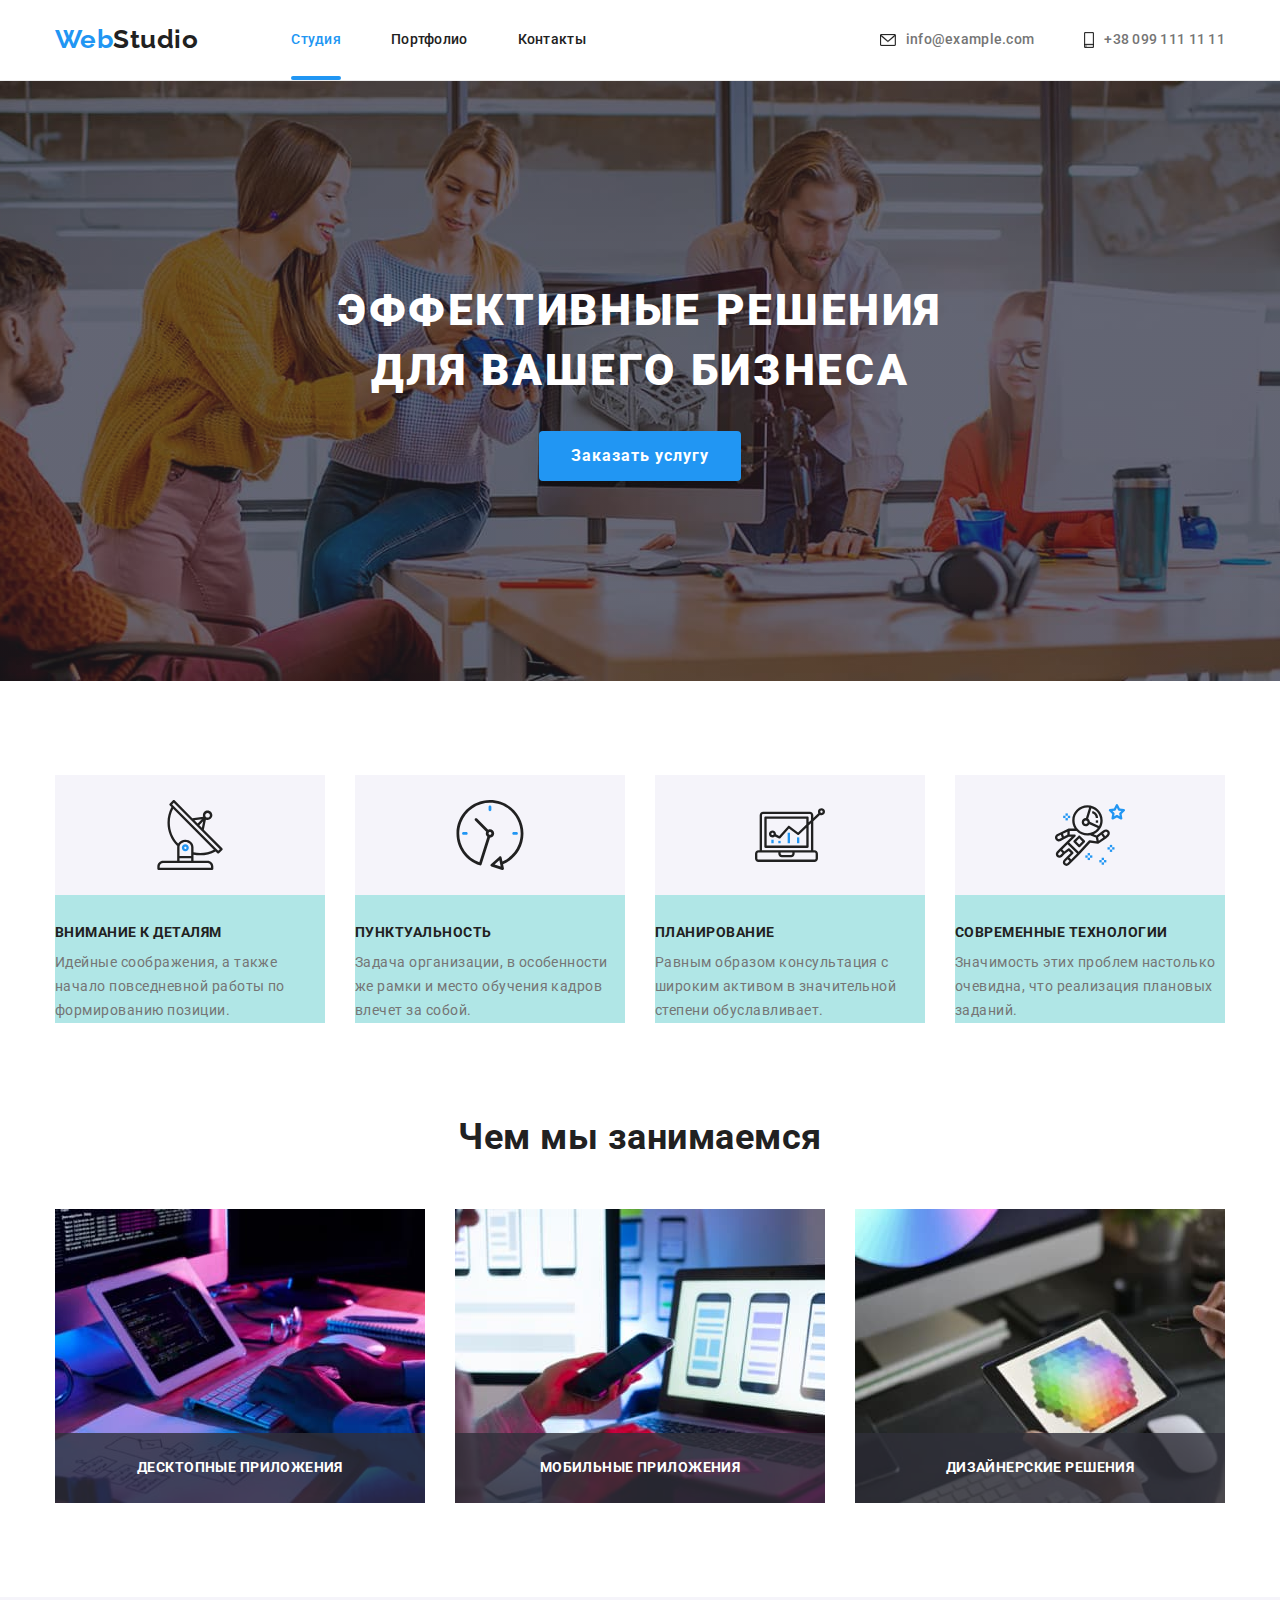
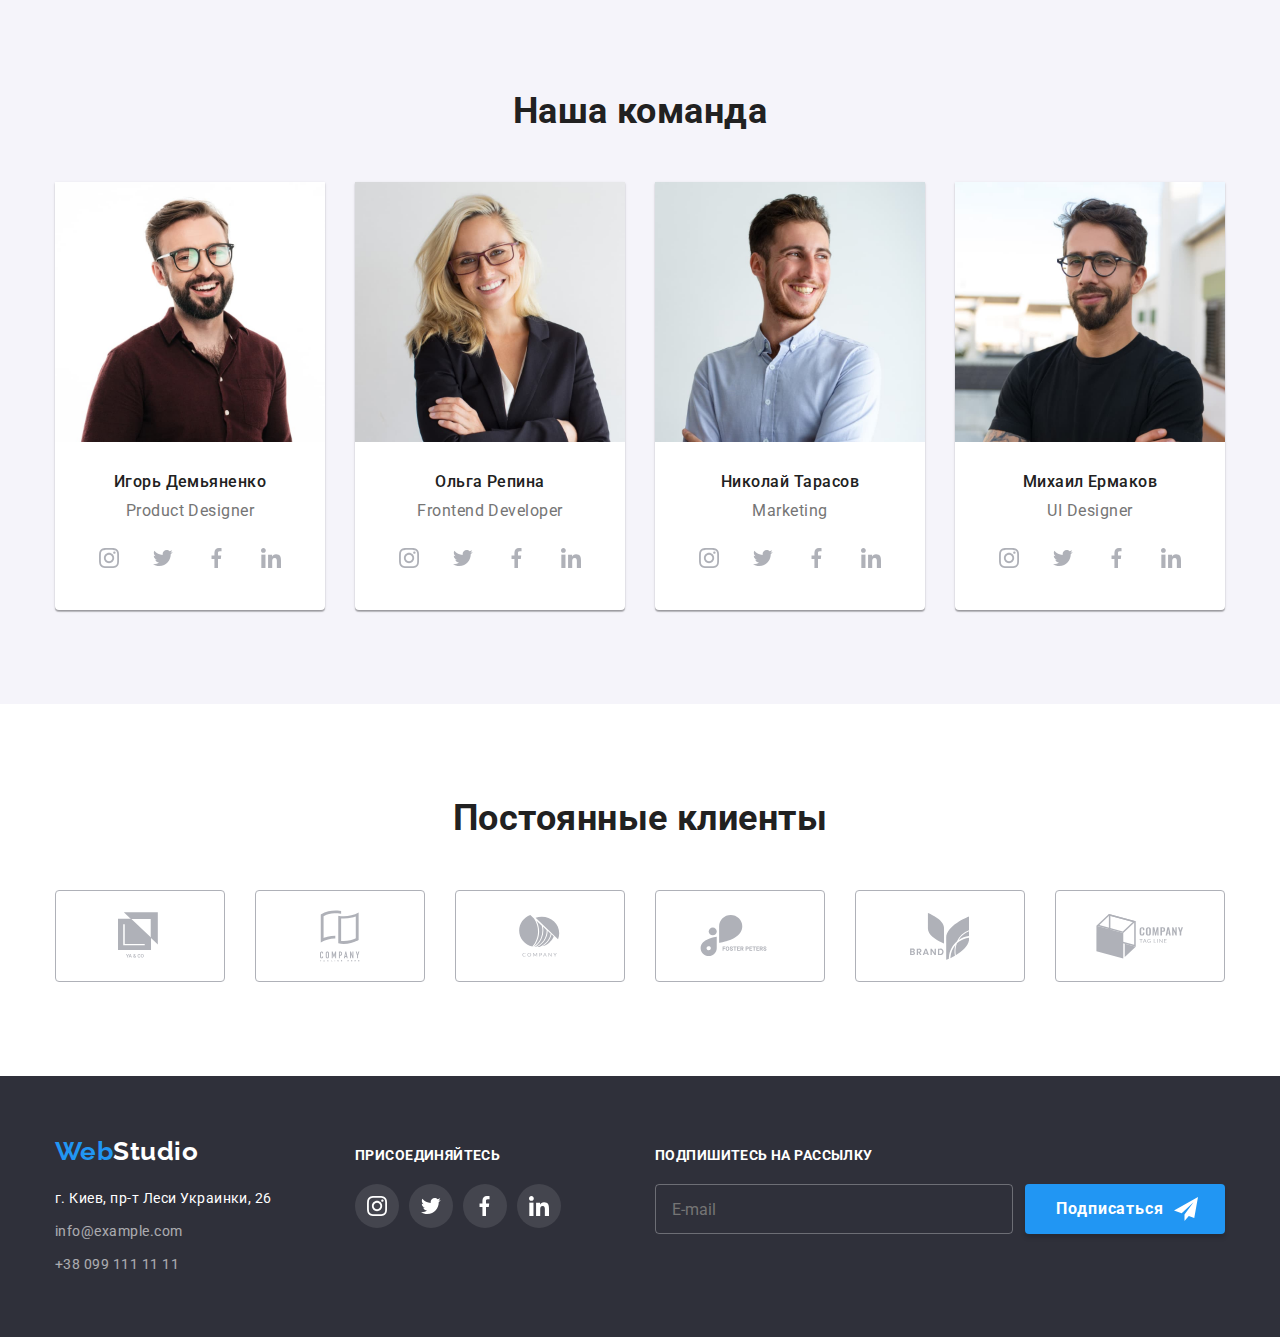
==== index.html @ b98fcc1f "делает верстку адаптивной" ====
<!DOCTYPE html>
<html lang="ru">
<head>
    <meta charset="UTF-8">
    <meta http-equiv="X-UA-Compatible" content="IE=edge">
    <meta name="viewport" content="width=device-width, initial-scale=1.0">
    <title>WebStudio</title>
    <link rel="preconnect" href="https://fonts.gstatic.com">
    <link href="https://fonts.googleapis.com/css2?family=Raleway:wght@700&family=Roboto:wght@400;500;700;900&display=swap" rel="stylesheet">
    <link rel="stylesheet" href="https://cdnjs.cloudflare.com/ajax/libs/modern-normalize/1.0.0/modern-normalize.min.css">
    <link rel="stylesheet" href="./css/main.min.css">  
</head>
<body>
    <header class="header">
        <div class="container header__content">
          <nav class="nav">
                <a class="logo header__logo--color" href="index.html">Web<span class="logo--black">Studio</span></a>
            
            
               <ul class="nav-list">
                <li class="nav__item"><a href="index.html" class="link nav__link current">Студия</a></li>
                <li class="nav__item"><a href="portfolio.html" class="link nav__link">Портфолио</a></li>
                <li class="nav__item"><a href="" class="link nav__link">Контакты</a></li>
            </ul>
         </nav>

           <div class="header__contacts">
             <p class="header__item">
               <a class="link header__link" href="mailto:info@example.com">
               <svg class="header__icon" width="16" height="12">
                 <use href="images/icons.svg#icon-envelope"></use>
               </svg>
              info@example.com</a>
            </p>
             <p class="header__item">
               <a class="link header__link" href="telto:+380991111111">
              <svg class="header__icon" width="10" height="16">
                <use href="images/icons.svg#icon-smartphone"></use>
              </svg>+38 099 111 11 11</a>
            </p>
          </div>
            
              

          <button type="button" class="mobile-menu-btn" data-menu-button>
            <svg class="mobile-menu-icon">
              <use class="icon-menu" href="./images/icons.svg#icon-menu"></use>
              <use class="mobile-close" href="./images/icons.svg#icon-close"></use>
            </svg>
          </button>
         </div>
    </header>
    
    <div class="mobile-menu" data-menu>
      <ul class="nav-list--mobile">
        <li class="nav__item--mobile"><a href="index.html" class="link nav__link--mobile current--mobile">Студия</a></li>
        <li class="nav__item--mobile"><a href="portfolio.html" class="link nav__link--mobile">Портфолио</a></li>
        <li class="nav__item--mobile"><a href="" class="link nav__link--mobile">Контакты</a></li>
    </ul>
 </nav>

   <div class="header__contacts--mobile">
     <p class="header__item--mobile">
       <a class="link header__link--phone" href="mailto:info@example.com">
      info@example.com</a>
    </p>
     <p class="header__item--mobile">
       <a class="link header__link--mail" href="telto:+380991111111">+38 099 111 11 11</a>
    </p>

    <ul class="socials-list">
  <li class="socials-list__item"><a class="socials-list__link" href="">Instagram</a></li>
  <li class="socials-list__item"><a class="socials-list__link" href="">Twitter</a></li>
  <li class="socials-list__item"><a class="socials-list__link" href="">Facebook</a></li>
  <li class="socials-list__item"><a class="socials-list__link" href="">LinkedIn</a></li>
  </ul>
  </div>
  </div>
 


    <main>
        <section class="hero hero--overlay">
              <h1 class="hero__title">Эффективные решения для вашего бизнеса</h1>
              <button data-modal-open type="button" class="button hero__button">Заказать услугу</button>
        </section>

       
        <section class="section advantages">
           <div class="container">
            <h2 class="visually-hidden">Преимущества</h2>
            <ul class="advantages__list">

                <li class="advantages__item">
                  <div class="advantages__icons">
                     <svg class="icon-ad">
                      <use href="images/icons.svg#icon-antenna"></use>
                    </svg>
                 </div>

                    <h3 class="advantages__caption">Внимание к деталям</h3>
                <p class="advantages__description">Идейные соображения, а также начало повседневной работы по формированию позиции.</p>
             </li>

             <li class="advantages__item">
              <div class="advantages__icons">
                <svg class="icon-ad">
                 <use href="images/icons.svg#icon-clock"></use>
               </svg>
            </div>
                 <h3 class="advantages__caption">Пунктуальность</h3>
                 <p class="advantages__description">Задача организации, в особенности же рамки и место обучения кадров влечет за собой.</p>
             </li>

             <li class="advantages__item">
              <div class="advantages__icons">
                <svg class="icon-ad">
                 <use href="images/icons.svg#icon-diagram"></use>
               </svg>
            </div>
                 <h3 class="advantages__caption">Планирование</h3>
                 <p class="advantages__description">Равным образом консультация с широким активом в значительной степени обуславливает.</p>
             </li>

             <li class="advantages__item">
              <div class="advantages__icons">
                <svg class="icon-ad">
                 <use href="images/icons.svg#icon-astronaut"></use>
               </svg>
            </div>
                 <h3 class="advantages__caption">Современные технологии</h3>
                 <p class="advantages__description">Значимость этих проблем настолько очевидна, что реализация плановых заданий.</p>
             </li>
            </ul>
           </div>
        </section>

        <section class="section examples">
          <div class="container">
            <h2 class="section__title">Чем мы занимаемся</h2>
            <ul class="examples__list">
            <li class="examples__item"><img class="img" src="images/1.jpg" alt="человек работает за планшетом" width="370" height="294">
            <p class="examples__text">Десктопные приложения</p></li>
            <li class="examples__item"><img class="img" src="images/2.jpg" alt="человек работает за ноутбуком с телефоном в руке" width="370" height="294">
            <p class="examples__text">Мобильные приложения</p></li>
            <li class="examples__item"><img class="img" src="images/3.jpg" alt="человек на планшете рассматривает цветовую диаграмму" width="370" height="294">
            <p class="examples__text">Дизайнерские решения</p></li>
            </ul>
          </div>
        </section>

        <section class="section team">
            <div class="container">
            <h2 class="section__title">Наша команда</h2>
            <ul class="team__list">
                <li class="team__person">
                    <img class="img" src="images/img1.jpg" alt="Игорь Демьяненко Product Designer" width="270" height="260">
                    <div class="team__person-description">
                      <h3 class="section__name">Игорь Демьяненко</h3>
                      <p class="team__description">Product Designer</p>

                      <ul class="social-icons">
                        <li class="social-icons__item">
                          <a href="" class="social-icons__link" target="_blank" rel="noopener noreferrer">
                            <svg class="icon" aria-label="instagram">
                              <use href="images/icons.svg#icon-instagram"></use>
                            </svg>
                          </a>
                        </li>
                        <li class="social-icons__item">
                          <a href="" class="social-icons__link" target="_blank" rel="noopener noreferrer">
                            <svg class="icon" aria-label="twitter">
                              <use href="images/icons.svg#icon-twitter"></use>
                            </svg>
                          </a>  
                        </li>
                        <li class="social-icons__item">
                          <a href="" class="social-icons__link" target="_blank" rel="noopener noreferrer">
                            <svg class="icon" aria-label="facebook">
                              <use href="images/icons.svg#icon-facebook"></use>
                            </svg>
                          </a>
                        </li>
                        <li class="social-icons__item">
                          <a href="" class="social-icons__link" target="_blank" rel="noopener noreferrer">
                            <svg class="icon" aria-label="linkedin">
                              <use href="images/icons.svg#icon-linkedin"></use>
                            </svg>
                          </a>
                        </li>
                      </ul>
                    </div>
                </li>

                <li class="team__person">
                    <img class="img" src="images/img2.jpg" alt="Ольга Репина Frontend Developer" width="270" height="260">
                    <div class="team__person-description">
                      <h3 class="section__name">Ольга Репина</h3>
                      <p class="team__description">Frontend Developer</p>

                      <ul class="social-icons">
                        <li class="social-icons__item">
                          <a href="" class="social-icons__link" target="_blank" rel="noopener noreferrer">
                            <svg class="icon">
                              <use href="images/icons.svg#icon-instagram"></use>
                            </svg>
                          </a>
                        </li>
                        <li class="social-icons__item">
                          <a href="" class="social-icons__link" target="_blank" rel="noopener noreferrer">
                            <svg class="icon">
                              <use href="images/icons.svg#icon-twitter"></use>
                            </svg>
                          </a>  
                        </li>
                        <li class="social-icons__item">
                          <a href="" class="social-icons__link" target="_blank" rel="noopener noreferrer">
                            <svg class="icon">
                              <use href="images/icons.svg#icon-facebook"></use>
                            </svg>
                          </a>
                        </li>
                        <li class="social-icons__item">
                          <a href="" class="social-icons__link" target="_blank" rel="noopener noreferrer">
                            <svg class="icon">
                              <use href="images/icons.svg#icon-linkedin"></use>
                            </svg>
                          </a>
                        </li>
                      </ul>
                   </div>
                </li>

                <li class="team__person">
                    <img class="img" src="images/img3.jpg" alt="Николай Тарасов Marketing"  width="270" height="260">
                    <div class="team__person-description">
                      <h3 class="section__name">Николай Тарасов</h3>
                      <p class="team__description">Marketing</p>

                      <ul class="social-icons">
                        <li class="social-icons__item">
                          <a href="" class="social-icons__link" target="_blank" rel="noopener noreferrer">
                            <svg class="icon" aria-label="instagram">
                              <use href="images/icons.svg#icon-instagram"></use>
                            </svg>
                          </a>
                        </li>
                        <li class="social-icons__item">
                          <a href="" class="social-icons__link" target="_blank" rel="noopener noreferrer">
                            <svg class="icon" aria-label="twitter">
                              <use href="images/icons.svg#icon-twitter"></use>
                            </svg>
                          </a>  
                        </li>
                        <li class="social-icons__item">
                          <a href="" class="social-icons__link" target="_blank" rel="noopener noreferrer">
                            <svg class="icon" aria-label="facebook">
                              <use href="images/icons.svg#icon-facebook"></use>
                            </svg>
                          </a>
                        </li>
                        <li class="social-icons__item">
                          <a href="" class="social-icons__link" target="_blank" rel="noopener noreferrer">
                            <svg class="icon" aria-label="linkedin">
                              <use href="images/icons.svg#icon-linkedin"></use>
                            </svg>
                          </a>
                        </li>
                      </ul>
                    </div>
                </li>

                <li class="team__person">
                    <img class="img" src="images/img4.jpg" alt="Михаил Ермаков UI Designer" width="270" height="260">
                    <div class="team__person-description">
                      <h3 class="section__name">Михаил Ермаков</h3>
                      <p class="team__description">UI Designer</p>

                      <ul class="social-icons">
                        <li class="social-icons__item">
                          <a href="" class="social-icons__link" target="_blank" rel="noopener noreferrer">
                            <svg class="icon" aria-label="instagram">
                              <use href="images/icons.svg#icon-instagram"></use>
                            </svg>
                          </a>
                        </li>
                        <li class="social-icons__item">
                          <a href="" class="social-icons__link" target="_blank" rel="noopener noreferrer">
                            <svg class="icon" aria-label="twitter">
                              <use href="images/icons.svg#icon-twitter"></use>
                            </svg>
                          </a>  
                        </li>
                        <li class="social-icons__item">
                          <a href="" class="social-icons__link" target="_blank" rel="noopener noreferrer">
                            <svg class="icon" aria-label="facebook">
                              <use href="images/icons.svg#icon-facebook"></use>
                            </svg>
                          </a>
                        </li>
                        <li class="social-icons__item">
                          <a href="" class="social-icons__link" target="_blank" rel="noopener noreferrer"> 
                            <svg class="icon" aria-label="linkedin">
                              <use href="images/icons.svg#icon-linkedin"></use>
                            </svg>
                          </a>
                        </li>
                      </ul>
                    </div>
                </li>
            </ul>
          </div>
        </section>

        <section class="section">
          <div class="container">
            <h2 class="section__title">Постоянные клиенты</h2>
            <ul class="clients__list">
              <li class="clients__item">
                <a href="" class="clients__link" target="_blank" rel="noopener noreferrer" >
                  <svg class="clients__icon" width="44" height="49" aria-label="Первый клиент">
                    <use href="images/icons.svg#icon-logo-1"></use>
                  </svg>
                </a>
              </li>

              <li class="clients__item">
                <a href="" class="clients__link" target="_blank" rel="noopener noreferrer" >
                  <svg class="clients__icon" width="40" height="52" aria-label="Второй клиент">
                    <use href="images/icons.svg#icon-logo-2"></use>
                  </svg>
                </a>
              </li>

              <li class="clients__item">
                <a href="" class="clients__link" target="_blank" rel="noopener noreferrer" >
                  <svg class="clients__icon" width="41" height="42" aria-label="Третий клиент">
                    <use href="images/icons.svg#icon-logo-3"></use>
                  </svg>
                </a>
              </li>

              <li class="clients__item">
                <a href="" class="clients__link" target="_blank" rel="noopener noreferrer">
                  <svg class="clients__icon" width="80" height="42"  aria-label="Четвертый клиент">
                    <use href="images/icons.svg#icon-logo-4"></use>
                  </svg>
                </a>
              </li>

              <li class="clients__item">
                <a href="" class="clients__link" target="_blank" rel="noopener noreferrer">
                  <svg class="clients__icon" width="59" height="47" aria-label="Пятый клиент">
                    <use href="images/icons.svg#icon-logo-5"></use>
                  </svg>
                </a>
              </li>

              <li class="clients__item">
                <a href="" class="clients__link" target="_blank" rel="noopener noreferrer">
                  <svg class="clients__icon" width="88" height="45" aria-label="Шестой клиент">
                    <use href="images/icons.svg#icon-logo-6"></use>
                  </svg>
                </a>
              </li>
            </ul>
          </div>
        </section>
   
    </main>

    <footer class="footer">
       <div class="container">
         <div class="footer__container">
         <div class="footer__contacts">
        <a class="logo footer__logo--color" href="index.html">Web<span class="logo--white">Studio</span></a>

        <address class="address">
            <p class="address--hover">г. Киев, пр-т Леси Украинки, 26</p>
            <a class="address__mail address--hover" href="mailto:info@example.com" >info@example.com</a><br>
            <a class="address__mail address--hover" href="telto:+380991111111" >+38 099 111 11 11</a>
        </address>
      </div>

      <div class="footer__contacts">
        <p class="footer__text">Присоединяйтесь</p>

        <ul class="social-icons social-icons__footer">
          <li class="social-icons__item">
            <a href="" class="social-icons__link" target="_blank" rel="noopener noreferrer">
              <svg class="icon footer__icon" aria-label="instagram">
                <use href="images/icons.svg#icon-instagram"></use>
              </svg>
            </a>
          </li>
          <li class="social-icons__item">
            <a href="" class="social-icons__link" target="_blank" rel="noopener noreferrer">
              <svg class="icon footer__icon" aria-label="twitter">
                <use href="images/icons.svg#icon-twitter"></use>
              </svg>
            </a>  
          </li>
          <li class="social-icons__item">
            <a href="" class="social-icons__link" target="_blank" rel="noopener noreferrer">
              <svg class="icon footer__icon" aria-label="facebook">
                <use href="images/icons.svg#icon-facebook"></use>
              </svg>
            </a>
          </li>
          <li class="social-icons__item">
            <a href="" class="social-icons__link" target="_blank" rel="noopener noreferrer">
              <svg class="icon footer__icon" aria-label="linkedin">
                <use href="images/icons.svg#icon-linkedin"></use>
              </svg>
            </a>
          </li>
        </ul>
      </div>

      <div class="form__container">
        <p class="form__text">Подпишитесь на рассылку</p>
        <form class="form__footer">
          <div class="form__mail">
          <input class="form__input" type="email" name="email" id="mail-footer" placeholder="E-mail">
         </div>
         
         <div class="form__button">
           <button type="submit" class="button form__button--footer">
           Подписаться
           <svg class="icon-send" width="24" height="24">
            <use href="images/icons.svg#icon-send"></use>
          </svg>
         </button>
         </div>
         
        </form>

      </div>
      </div> 
      </div>
    </footer>


    <div class="backdrop is-hidden" data-modal>
      <div class="modal">
        <button class="modal__button--close" data-modal-close aria-label="закрыть">
          <svg class="icon--close" width="18" height="18">
            <use href="images/icons.svg#icon-close"></use>
          </svg>
        </button>

        <p class="modal__title">Оставьте свои данные, мы вам перезвоним</p>

        <form class="form modal-form">
          <div class="modal-form__item">
            <label for="user-name" class="modal-form__label">Имя</label>
            <div class="modal-form__field">
            <svg class="modal__icon" width="18" height="18">
              <use href="images/icons.svg#icon-person-modal"></use>
            </svg>
          <input class="modal-form__input" type="text" name="user-name" id="user-name">
          </div>
          </div>
          
          <div class="modal-form__item">
            <label for="tel" class="modal-form__label">Телефон</label>
           <div class="modal-form__field">
            <svg class="modal__icon" width="18" height="18">
              <use href="images/icons.svg#icon-phone-modal"></use>
            </svg>
          <input class="modal-form__input" type="tel" name="tel" id="tel">
           </div>
          </div>
          
          <div class="modal-form__item">
            <label for="mail" class="modal-form__label">Почта</label>
           <div class="modal-form__field">
            <svg class="modal__icon" width="18" height="18">
              <use href="images/icons.svg#icon-email-modal"></use>
            </svg> 
          <input class="modal-form__input" type="email" name="mail" id="mail">
           </div>
          </div>
           
           <div class="modal-form__field modal-form__item">
            <label for="comments" class="modal-form__label">Комментарий</label>
          <textarea class="modal-form__comments" name="comments" id="comments" rows="6" placeholder="Введите текст"></textarea>
           </div>
          
           <div class="modal-form__field checkbox-field">
            <input class="checkbox" type="checkbox" name="agreement" id="agreement">
          <label class="checkbox__label" for="agreement">Соглашаюсь с рассылкой и принимаю </label><a class="checkbox__link" href="">Условия договора</a>
           </div>

          <button class="button modal__button" type="submit">Отправить</button>


        </form>
      </div>
    </div>
    <script src="./js/menu.js"></script>
    <script src="./js/modal.js"></script>
</body>
</html>
---- css/main.min.css ----
:root{--accent-color: #2196F3;--title-text-color: #212121;--text-color-accent: #ffffff;--background-color: #E5E5E5;--background-color-accent: #2F303A;--background-color-section: #F5F4FA;--button-focus-color: #188CE8;--body-color: #757575;--gallery__border-color: #EEEEEE;--header-border-bottom-color: #ECECEC;--hero-background-color: #C4C4C4;--icons-color: #AFB1B8;--title-font: "Raleway", sans-serif;--card-set-gap: 30px}.gallery__text,.examples__text,.advantages__icons,.hero,.header__content,.header__link,.nav,.social-icons__link{display:flex;align-items:center}html{box-sizing:border-box}*,*::before,*::after{box-sizing:inherit}body{font-family:"Roboto",sans-serif;color:var(--body-color);background-color:var(--text-color-accent);letter-spacing:.03em}h1,h2,h3,h4,h5,h6,ul,p{margin:0;padding:0}.container{width:100%;margin:0 auto;padding-left:15px;padding-right:15px}@media screen and (min-width: 480px){.container{max-width:480px}}@media screen and (min-width: 768px){.container{max-width:768px}}@media screen and (min-width: 1200px){.container{max-width:1200px}}.section{padding-top:94px;padding-bottom:94px}.img{display:block;max-width:100%;height:auto}textarea{resize:none}.visually-hidden{position:absolute !important;clip:rect(1px 1px 1px 1px);clip:rect(1px, 1px, 1px, 1px);padding:0 !important;border:0 !important;height:1px !important;width:1px !important;overflow:hidden}.button{min-width:200px;cursor:pointer;border-radius:4px;border:none;font-family:inherit;font-weight:700;font-size:16px;line-height:1.87;letter-spacing:.06em;color:var(--text-color-accent);background-color:var(--accent-color);box-shadow:0px 4px 4px rgba(0,0,0,.15);transition:background-color 250ms cubic-bezier(0.4, 0, 0.2, 1)}.logo{font-family:var(--title-font);font-weight:700;font-size:24px;line-height:1.19;text-decoration:none}@media screen and (min-width: 1200px){.logo{font-size:26px}}.header__logo--color{padding-top:24px;padding-bottom:25px;color:var(--accent-color)}.logo--black{color:var(--title-text-color)}.logo--white{color:var(--text-color-accent)}.icon{width:20px;height:20px;fill:var(--icons-color)}.social-icons{display:inline-flex;list-style:none}.social-icons__item{width:44px;height:44px}.social-icons__link{justify-content:center;width:100%;height:100%;border-radius:50%;background-color:var(--text-color-accent);transition:fill 250ms cubic-bezier(0.4, 0, 0.2, 1),background-color 250ms cubic-bezier(0.4, 0, 0.2, 1)}.social-icons__link:hover,.social-icons__link:focus{background-color:var(--accent-color)}.social-icons__link:hover .icon,.social-icons__link:focus .icon{fill:var(--text-color-accent)}.social-icons__item:not(:last-child){margin-right:10px}.icon-ad{width:70px;height:70px}.nav{flex-wrap:wrap}.nav-list{display:flex;flex-wrap:wrap;list-style:none;margin-left:93px}@media screen and (max-width: 767.98px){.nav-list{display:none}}.nav__item+.nav__item{margin-left:50px}.link{font-weight:500;font-size:14px;line-height:1.14;letter-spacing:.02em;text-decoration:none}.nav__link{display:block;padding-top:32px;padding-bottom:32px;color:var(--title-text-color);transition:color 250ms cubic-bezier(0.4, 0, 0.2, 1)}.nav__link:hover,.nav__link:focus{color:var(--accent-color)}.current{position:relative;color:var(--accent-color)}.current::after{position:absolute;left:0;bottom:0;content:"";display:block;width:100%;border-bottom:4px solid var(--accent-color);border-radius:2px}.section__title{margin-bottom:50px;font-weight:700;font-size:28px;line-height:1.16;text-align:center;color:var(--title-text-color)}@media screen and (min-width: 1200px){.section__title{font-size:36px}}.section__name{margin-bottom:10px;font-weight:500;font-size:16px;line-height:1.19;color:var(--title-text-color)}.header{background-color:var(--text-color-accent);border-bottom:1px solid var(--header-border-bottom-color)}.header__link{color:var(--body-color);transition:stroke 250ms cubic-bezier(0.4, 0, 0.2, 1),stroke-width 250ms cubic-bezier(0.4, 0, 0.2, 1)}@media screen and (min-width: 768px){.header__link{font-size:12px}}@media screen and (min-width: 1200px){.header__link{padding-top:32px;padding-bottom:32px;font-size:14px}}.header__link:hover,.header__link:focus{color:var(--accent-color)}@media screen and (min-width: 768px)and (max-width: 1199px){.header__item:first-of-type{margin-bottom:10px}}.header__contacts{display:none}@media screen and (min-width: 768px){.header__contacts{display:flex;flex-direction:column;align-items:flex-start;flex-wrap:wrap;margin-left:auto}}@media screen and (min-width: 1200px){.header__contacts{display:flex;flex-direction:row;align-items:center;flex-wrap:wrap;margin-left:auto}}.header__content{flex-wrap:wrap}.header__icon{margin-right:10px;stroke:currentColor;transition:stroke 250ms cubic-bezier(0.4, 0, 0.2, 1),stroke-width 250ms cubic-bezier(0.4, 0, 0.2, 1)}.header__link:hover .header__icon,.header__link:focus .header__icon{stroke:currentColor;stroke-width:3px}@media screen and (min-width: 1200px){.header__item+.header__item{margin-left:50px}}.address{font-style:normal;font-size:14px;line-height:1.71;color:var(--text-color-accent)}@media screen and (max-width: 767px){.address{margin-bottom:60px}}.address__mail{display:inline-block;text-decoration:none;color:var(--text-color-accent);opacity:.6}.address--hover{font-weight:400;transition:color 250ms cubic-bezier(0.4, 0, 0.2, 1)}.address--hover:not(:last-child){margin-bottom:9px}.address--hover:focus,.address--hover:hover{color:var(--accent-color)}.footer__text{margin-bottom:20px;font-weight:700;font-size:14px;line-height:1.14;letter-spacing:.03em;text-transform:uppercase;color:var(--text-color-accent)}.footer__icon{fill:var(--text-color-accent)}.footer__container{text-align:center}@media screen and (min-width: 768px){.footer__container{display:flex;justify-content:space-around;align-items:baseline;flex-wrap:wrap}}@media screen and (min-width: 1200px){.footer__container{margin-top:calc(-1 * var(--card-set-gap));margin-left:calc(-1 * var(--card-set-gap));flex-wrap:nowrap;text-align:left}}@media screen and (min-width: 1200px){.footer__contacts{margin-left:var(--card-set-gap);margin-top:var(--card-set-gap);flex-basis:calc((50% - 45px) / 2)}}.footer__contacts .social-icons__link{background-color:rgba(255,255,255,.1)}.footer__contacts .social-icons__link:hover,.footer__contacts .social-icons__link:focus{background-color:var(--accent-color)}@media screen and (min-width: 1200px){.form__container{margin-left:var(--card-set-gap);margin-top:var(--card-set-gap);flex-basis:calc(50% - 15px);flex-grow:1}}.form__text{margin-bottom:20px;font-weight:700;font-size:14px;line-height:1.14;letter-spacing:.03em;text-transform:uppercase;color:var(--text-color-accent)}@media screen and (max-width: 1199px){.form__text{margin-top:60px}}.social-icons__footer{padding:0}.form__input{padding-top:15px;padding-bottom:15px;padding-left:16px;height:50px;border:1px solid rgba(255,255,255,.3);border-radius:4px;background-color:transparent;color:var(--text-color-accent)}@media screen and (max-width: 767px){.form__input{width:100%;margin-bottom:20px}}@media screen and (min-width: 768px){.form__input{width:450px;margin-bottom:20px}}@media screen and (min-width: 1200px){.form__input{width:358px}}@media screen and (min-width: 1200px){.form__footer{display:flex;justify-content:flex-end}}@media screen and (max-width: 767px){.form__button{margin:0 auto}}@media screen and (min-width: 1200px){.form__button{margin-left:12px}}.form__button--footer{display:inline-flex;justify-content:center;align-items:center;padding-top:10px;padding-bottom:10px;padding-left:10px;box-shadow:0px 4px 4px rgba(0,0,0,.15)}.form__button--footer:focus,.form__button--footer:hover{background-color:var(--button-focus-color)}.icon-send{margin-left:10px}.backdrop{z-index:200;position:fixed;top:0;left:0;width:100%;height:100%;background-color:rgba(0,0,0,.2);opacity:1;transition:opacity 250ms cubic-bezier(0.4, 0, 0.2, 1)}.backdrop.is-hidden{opacity:0;pointer-events:none}.backdrop.is-hidden .modal{transform:translate(-50%, -50%) scale(0.7)}.modal{position:absolute;top:50%;left:50%;min-height:609px;min-width:450px;padding:40px 40px;background-color:var(--text-color-accent);box-shadow:0px 1px 3px rgba(0,0,0,.12),0px 1px 1px rgba(0,0,0,.14),0px 2px 1px rgba(0,0,0,.2);border-radius:4px;transform:translate(-50%, -50%) scale(1);transition:transform 500ms cubic-bezier(0.4, 0, 0.2, 1)}@media screen and (min-width: 1200px){.modal{min-height:581px;min-width:528px}}.icon--close{position:absolute;top:50%;left:50%;transform:translate(-50%, -50%)}.modal__button--close{position:absolute;top:8px;right:8px;width:30px;height:30px;cursor:pointer;border-radius:50%;background-color:var(--text-color-accent);border:1px solid rgba(0,0,0,.1);transition:fill 250ms cubic-bezier(0.4, 0, 0.2, 1)}.modal__button--close:hover .icon--close,.modal__button--close:focus .icon--close{fill:var(--accent-color)}.modal__title{margin-bottom:12px;font-weight:700;font-size:20px;line-height:1.15;text-align:center;color:var(--title-text-color)}.form{width:370px;margin-left:auto;margin-right:auto}@media screen and (min-width: 1200px){.form{width:448px}}.modal-form__item{margin-bottom:10px}.modal-form__input,.modal-form__comments{margin:0;padding:12px 16px;border:1px solid rgba(33,33,33,.2);border-radius:4px}.modal-form__label{display:block;margin-bottom:4px;font-size:12px;line-height:1.16;letter-spacing:.01em}.modal-form__field{position:relative}.modal-form__field:not(:last-of-type){display:flex;flex-direction:column;margin-bottom:20px}.modal__icon{position:absolute;top:50%;transform:translateY(-50%);left:15px;fill:var(--title-text-color);transition:fill 250ms cubic-bezier(0.4, 0, 0.2, 1)}.modal-form__field:focus-within>.modal__icon{fill:var(--accent-color)}.modal-form__field:focus-within>.modal-form__input{border-color:var(--accent-color)}.modal-form__input{width:100%;margin:0;padding:12px 16px 12px 42px;transition:border-color 250ms cubic-bezier(0.4, 0, 0.2, 1)}.modal-form__input:focus{outline:none}.modal-form__comments{width:100%;margin:0;padding:12px 16px;transition:border-color 250ms cubic-bezier(0.4, 0, 0.2, 1)}.modal-form__comments::-moz-placeholder{font-size:14px;line-height:1.16;letter-spacing:.01em;color:rgba(117,117,117,.5)}.modal-form__comments:-ms-input-placeholder{font-size:14px;line-height:1.16;letter-spacing:.01em;color:rgba(117,117,117,.5)}.modal-form__comments::placeholder{font-size:14px;line-height:1.16;letter-spacing:.01em;color:rgba(117,117,117,.5)}@media screen and (min-width: 1200px){.modal-form__comments::-moz-placeholder{font-size:12px}.modal-form__comments:-ms-input-placeholder{font-size:12px}.modal-form__comments::placeholder{font-size:12px}}.modal-form__comments:focus{outline:none;border-color:var(--accent-color)}.modal__button{display:inline-flex;justify-content:center;align-items:center;position:relative;left:50%;transform:translate(-50%, 0);padding:10px 55px 10px 56px}.modal__button:focus,.modal__button:hover{background-color:var(--button-focus-color)}.checkbox-field{margin-bottom:30px;font-size:12px;line-height:1.16;text-align:justify}@media screen and (min-width: 1200px){.checkbox-field{font-size:14px;line-height:1.71}}.checkbox{position:absolute;width:1px;height:1px;margin:-1px;border:0;padding:0;clip:rect(0 0 0 0);overflow:hidden}.checkbox__label::before{display:inline-block;content:" ";width:16px;height:15px;margin-right:7px;vertical-align:middle;background-image:url(../images/checkbox-icon.svg);cursor:pointer}.checkbox:checked+.checkbox__label::before{background-size:contain;background-origin:border-box;background-image:url(../images/checked-icon.svg)}.checkbox__link{color:var(--accent-color)}.nav-list--mobile{list-style:none}.nav__item--mobile:not(:last-of-type){margin-bottom:32px}.nav__link--mobile{font-weight:500;font-size:40px;line-height:1.175;letter-spacing:.02em;color:var(--title-text-color)}.header__link--phone{display:block;margin-bottom:32px;font-weight:500;font-size:34px;line-height:1.18;letter-spacing:.02em;color:var(--accent-color)}.header__link--mail{display:block;margin-bottom:64px;font-weight:500;font-size:24px;line-height:28px;letter-spacing:.02em;color:inherit}.socials-list{list-style:none;display:inline-flex;justify-content:flex-start;flex-wrap:wrap}.socials-list__link{text-decoration:none;font-weight:500;font-size:18px;line-height:1.22;letter-spacing:.02em;color:var(--accent-color)}.socials-list__item:not(:last-child){margin-right:10px;padding-right:10px;border-right:1px solid rgba(33,33,33,.2)}.current--mobile{color:var(--accent-color)}.mobile-menu{position:fixed;top:0;right:-100%;display:flex;flex-direction:column;justify-content:space-between;width:100%;max-width:480px;height:100vh;padding:48px 40px;overflow-y:scroll;z-index:99;background-color:var(--text-color-accent);box-shadow:0px 4px 8px rgba(0,0,0,.04),0px 2px 4px rgba(0,0,0,.08),0px 1px 3px rgba(0,0,0,.16);transition:right .5s}.mobile-menu.is-open{right:0}.mobile-menu-btn{position:absolute;top:10px;right:15px;z-index:100;width:40px;height:40px;background-color:transparent;border:none;transition:fill 250ms cubic-bezier(0.4, 0, 0.2, 1)}@media screen and (min-width: 768px){.mobile-menu-btn{display:none}}.mobile-menu-btn:hover .mobile-menu-icon,.mobile-menu-btn:focus .mobile-menu-icon{fill:var(--accent-color)}.mobile-menu-icon{width:40px;height:40px}.mobile-close{display:none}.is-open .mobile-close{display:block}.is-open .icon-menu{display:none}.hero{flex-direction:column;justify-content:center;text-align:center;height:600px;background-color:var(--background-color-accent)}.hero__title{max-width:696px;font-weight:900;font-size:26px;line-height:1.36;letter-spacing:.06em;text-transform:uppercase;color:var(--text-color-accent);margin-bottom:30px}@media screen and (min-width: 1200px){.hero__title{font-size:44px}}.hero__button{display:inline-block;padding:10px 32px}.hero__button:focus,.hero__button:hover{background-color:var(--button-focus-color)}.hero--overlay{max-width:1600px;height:600px;margin-left:auto;margin-right:auto;background-image:linear-gradient(to right, rgba(47, 48, 58, 0.4), rgba(47, 48, 58, 0.4)),url(../images/img-overlay.jpg);background-color:var(--hero-background-color);background-repeat:no-repeat;background-position:top center;background-size:cover}@media screen and (max-width: 1199px){.advantages{padding-bottom:0}}.advantages__list{display:flex;list-style:none;flex-wrap:wrap}@media screen and (min-width: 768px){.advantages__list{margin-top:calc(-1 * var(--card-set-gap));margin-left:calc(-1 * var(--card-set-gap))}}.advantages__item{flex-basis:100%;background-color:#b0e6e6}@media screen and (min-width: 768px){.advantages__item{flex-basis:calc((100% - 2 * 30px) / 2);margin-left:var(--card-set-gap);margin-top:var(--card-set-gap)}}@media screen and (min-width: 1200px){.advantages__item{flex-basis:calc((100% - 4 * 30px) / 4)}}.advantages__icons{justify-content:center;width:270px;height:120px;margin-bottom:var(--card-set-gap);background-color:var(--background-color-section)}.advantages__caption{margin-bottom:10px;font-weight:700;font-size:14px;line-height:1.14;text-transform:uppercase;color:var(--title-text-color)}@media screen and (max-width: 768px){.advantages__caption{text-align:center}}.advantages__description{font-size:14px;line-height:1.71}@media screen and (max-width: 768px){.advantages__description{margin-bottom:var(--card-set-gap)}}.examples{padding-top:0}@media screen and (max-width: 1199px){.examples{display:none}}.examples__list{display:flex;justify-content:center;flex-wrap:wrap;list-style:none}.examples__item{position:relative}.examples__item:not(:last-child){margin-right:var(--card-set-gap)}.examples__text{position:absolute;justify-content:center;left:0;bottom:0;height:70px;width:100%;font-weight:700;font-size:14px;line-height:1.14;letter-spacing:.03em;text-transform:uppercase;color:var(--text-color-accent);background-color:rgba(47,48,58,.8)}.team{background-color:var(--background-color-section)}.team__list{display:flex;flex-wrap:wrap;justify-content:center;list-style:none}@media screen and (min-width: 768px){.team__list{margin-top:calc(-1 * var(--card-set-gap));margin-left:calc(-1 * var(--card-set-gap))}}.team__person{flex-basis:100%;text-align:center;background-color:var(--text-color-accent);border-radius:0px 0px 4px 4px;box-shadow:0px 1px 3px rgba(0,0,0,.12),0px 1px 1px rgba(0,0,0,.14),0px 2px 1px rgba(0,0,0,.2)}@media screen and (min-width: 768px){.team__person{flex-basis:calc((100% - 2 * 30px) / 2);margin-left:var(--card-set-gap);margin-top:var(--card-set-gap)}}@media screen and (min-width: 1200px){.team__person{flex-basis:calc((100% - 4 * 30px) / 4)}}@media screen and (max-width: 768px){.team__person:not(:last-child){margin-bottom:30px}}.team__description{font-size:16px;line-height:1.19;margin-bottom:16px}.team__person-description{padding:30px 32px}.clients__list{list-style:none;display:flex;flex-wrap:wrap;margin:-15px}.clients__item{height:92px;flex-basis:calc((100% - 2 * 30px) / 2);margin:15px}@media screen and (min-width: 768px){.clients__item{flex-basis:calc((100% - 3 * 30px) / 3)}}@media screen and (min-width: 1200px){.clients__item{flex-basis:calc((100% - 6 * 30px) / 6)}}.clients__link{display:inline-flex;justify-content:center;align-items:center;border:1px solid #afb1b8;border-radius:4px;width:100%;height:100%;transition:border-color 250ms cubic-bezier(0.4, 0, 0.2, 1)}.clients__link:hover,.clients__link:focus{border-color:var(--accent-color)}.clients__link:hover .clients__icon,.clients__link:focus .clients__icon{fill:var(--accent-color)}.clients__icon{fill:var(--icons-color);transition:fill 250ms cubic-bezier(0.4, 0, 0.2, 1)}.projects__list{display:flex;flex-wrap:wrap;margin-bottom:25px;list-style:none}@media screen and (min-width: 768px){.projects__list{justify-content:center;margin-bottom:30px}}@media screen and (min-width: 1200px){.projects__list{margin-bottom:50px}}@media screen and (max-width: 767px){.projects__list-item{margin-bottom:15px}}.projects__list-item:not(:last-child){margin-right:8px}.projects__button{padding:6px 22px;font-weight:500;font-size:16px;line-height:1.62;text-align:center;border:none;border-radius:4px;color:var(--title-text-color);background-color:var(--background-color-section);transition:color 250ms cubic-bezier(0.4, 0, 0.2, 1),background-color 250ms cubic-bezier(0.4, 0, 0.2, 1),box-shadow 250ms cubic-bezier(0.4, 0, 0.2, 1)}.projects__button:focus,.projects__button:hover{background-color:var(--accent-color);color:var(--text-color-accent);box-shadow:0px 3px 1px rgba(0,0,0,.1),0px 1px 2px rgba(0,0,0,.08),0px 2px 2px rgba(0,0,0,.12)}.projects__button--option{background-color:var(--accent-color);color:var(--text-color-accent)}.gallery{display:flex;flex-wrap:wrap;list-style:none;align-items:flex-start}@media screen and (min-width: 768px){.gallery{margin-top:calc(-1 * var(--card-set-gap));margin-left:calc(-1 * var(--card-set-gap))}}.gallery__item{flex-basis:100%;background-color:tomato}@media screen and (min-width: 768px){.gallery__item{flex-basis:calc((100% - 2 * 30px) / 2);margin-left:var(--card-set-gap);margin-top:var(--card-set-gap)}}@media screen and (min-width: 1200px){.gallery__item{flex-basis:calc((100% - 30px * 3) / 3)}}@media screen and (max-width: 1199.98px){.gallery__item:not(:last-child){margin-bottom:30px}}.gallery__name{font-weight:700;font-size:18px;line-height:2;letter-spacing:.06em;color:var(--title-text-color)}.gallery__description{margin-top:4px;font-size:16px;line-height:1.19}.gallery__border{padding:20px 24px;width:100%;background-color:var(--text-color-accent);border-bottom:1px solid var(--gallery__border-color);border-right:1px solid var(--gallery__border-color);border-left:1px solid var(--gallery__border-color)}.gallery__link{display:block;text-decoration:none;color:inherit;transition:box-shadow 250ms cubic-bezier(0.4, 0, 0.2, 1)}.gallery__link:focus,.gallery__link:hover{box-shadow:0px 1px 1px rgba(0,0,0,.12),0px 4px 4px rgba(0,0,0,.06),1px 4px 6px rgba(0,0,0,.16)}.gallery__link--anime{position:relative;overflow:hidden}.gallery__text{position:absolute;top:0;left:0;width:100%;height:100%;justify-content:center;padding-left:24px;padding-right:24px;font-size:18px;line-height:1.56;letter-spacing:.03em;color:var(--text-color-accent);background-color:rgba(33,150,243,.9);opacity:0;transform:translateY(100%);transition:transform 250ms cubic-bezier(0.4, 0, 0.2, 1)}.gallery__link:focus .gallery__text,.gallery__link:hover .gallery__text{transform:translateY(0);opacity:1}.footer{background-color:var(--background-color-accent);padding-top:60px;padding-bottom:60px}.footer__logo--color{display:inline-block;margin-bottom:20px;color:var(--accent-color)}/*# sourceMappingURL=main.min.css.map */
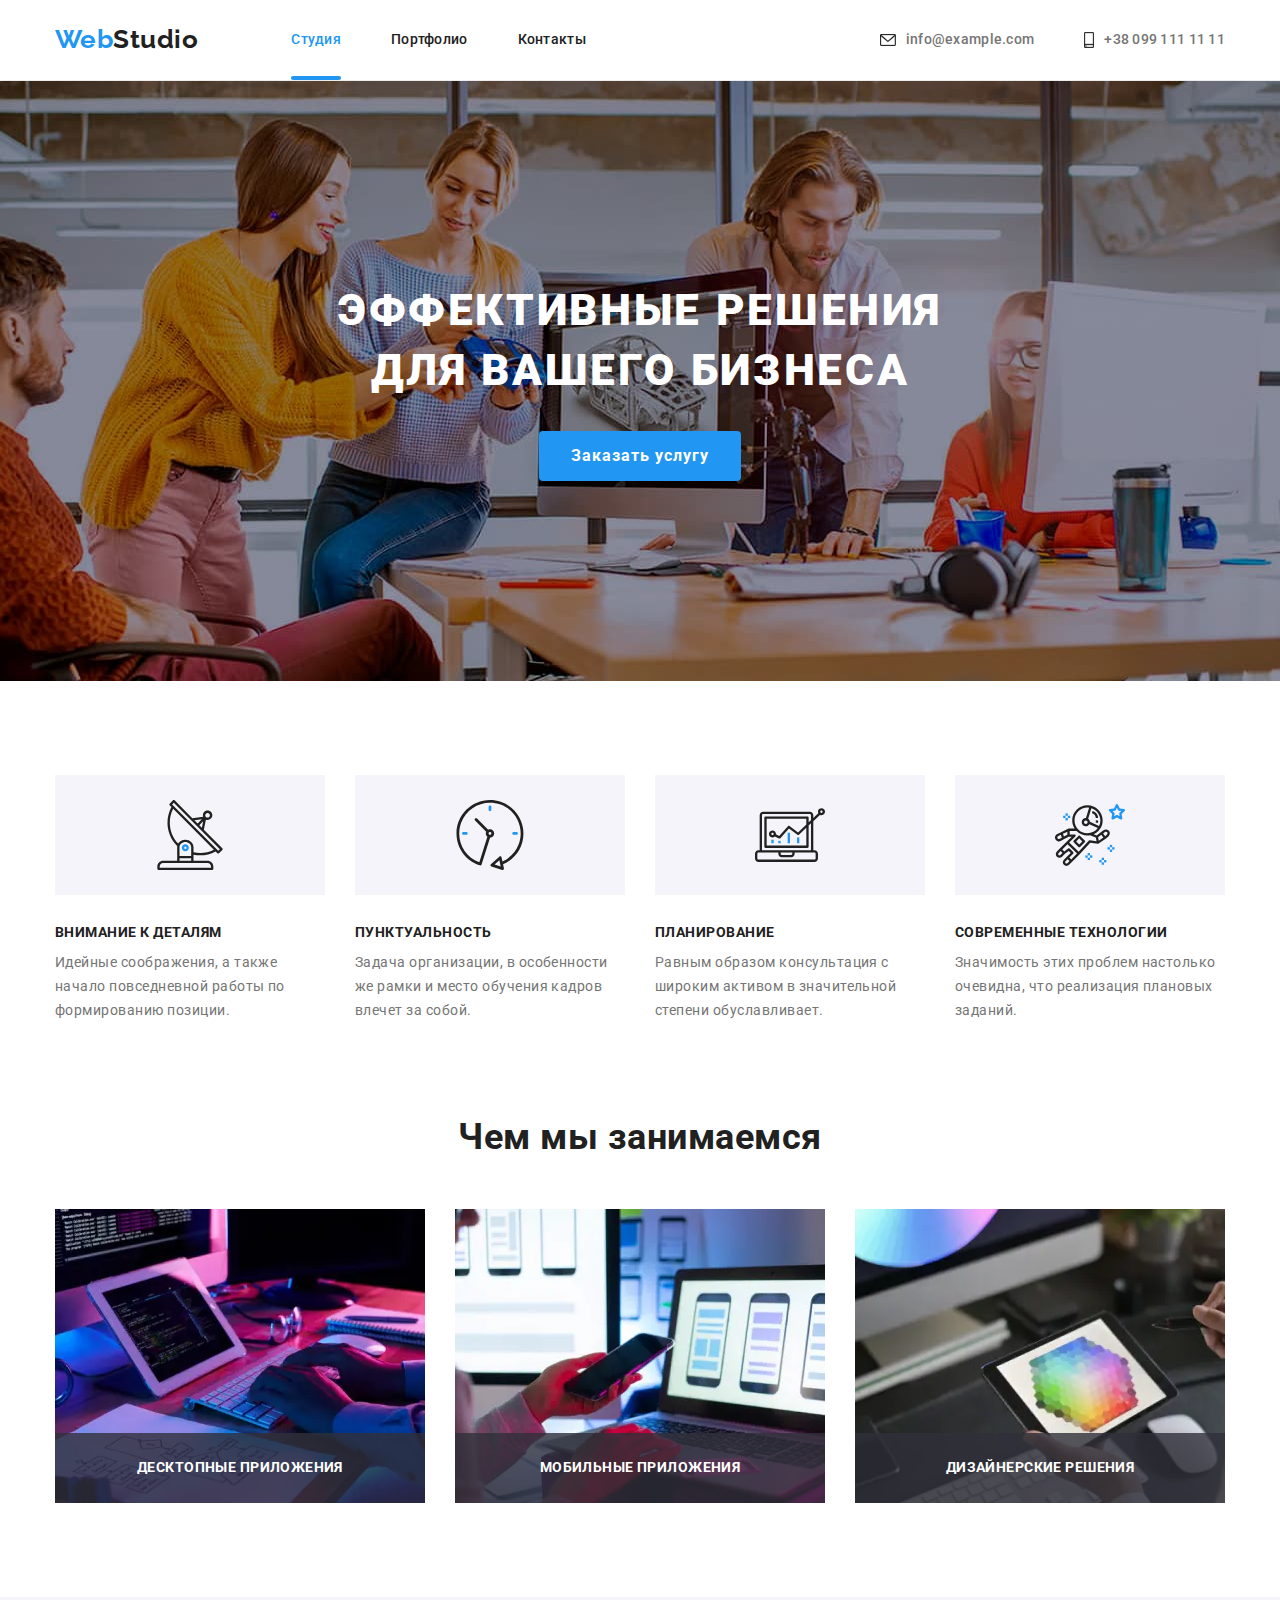
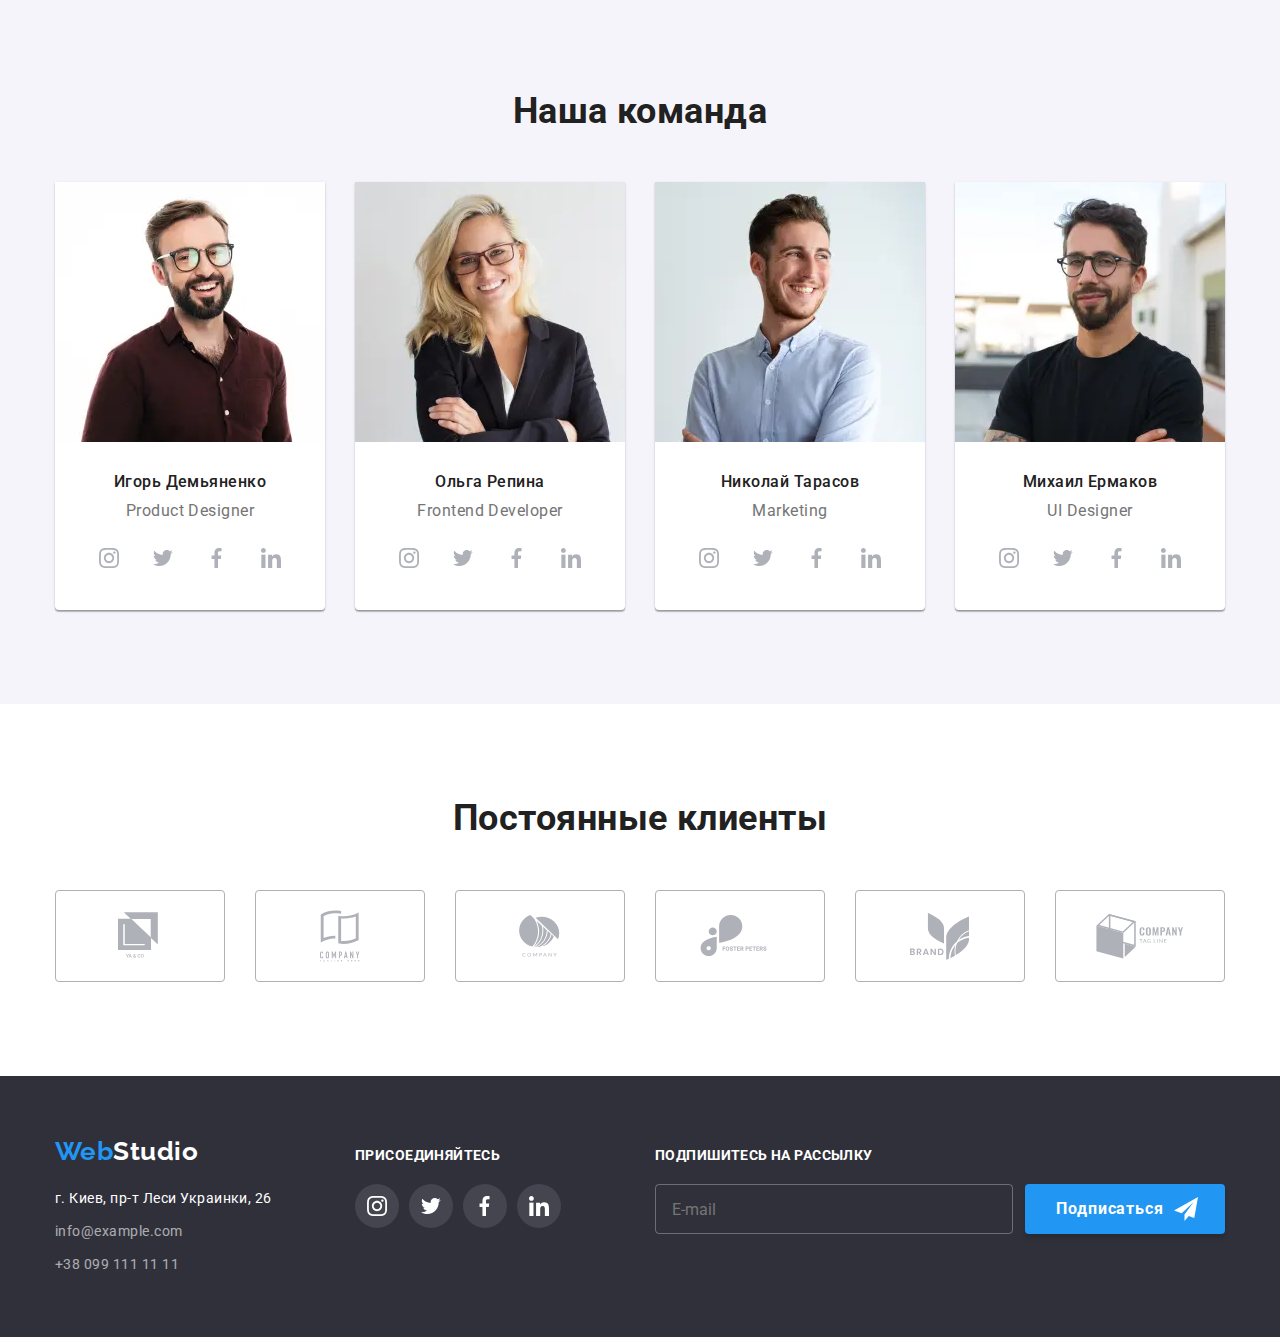
==== commit 8813f164: "оформляет адаптивную графику" ====
--- a/index.html
+++ b/index.html
@@ -43,7 +43,7 @@
               
 
           <button type="button" class="mobile-menu-btn" data-menu-button>
-            <svg class="mobile-menu-icon">
+            <svg class="mobile-menu-icon" aria-label="Переключатель мобильного меню">
               <use class="icon-menu" href="./images/icons.svg#icon-menu"></use>
               <use class="mobile-close" href="./images/icons.svg#icon-close"></use>
             </svg>
@@ -57,7 +57,7 @@
         <li class="nav__item--mobile"><a href="portfolio.html" class="link nav__link--mobile">Портфолио</a></li>
         <li class="nav__item--mobile"><a href="" class="link nav__link--mobile">Контакты</a></li>
     </ul>
- </nav>
+ 
 
    <div class="header__contacts--mobile">
      <p class="header__item--mobile">
@@ -139,11 +139,26 @@
           <div class="container">
             <h2 class="section__title">Чем мы занимаемся</h2>
             <ul class="examples__list">
-            <li class="examples__item"><img class="img" src="images/1.jpg" alt="человек работает за планшетом" width="370" height="294">
+            <li class="examples__item">
+              <picture>
+                <source srcset="./images/desctop/examples/img1.webp 1x, ./images/desctop/examples/img1-2x.webp 2x" media="(min-width: 1200px)" type="image/webp">  
+                <source srcset="./images/desctop/examples/img1.jpg 1x, ./images/desctop/examples/img1-2x.jpg 2x" media="(min-width: 1200px)" type="image/jpeg"> 
+                <img class="img" src="./images/desctop/team/img1-desc.jpg" alt="человек работает за планшетом" width="370">
+              </picture>
             <p class="examples__text">Десктопные приложения</p></li>
-            <li class="examples__item"><img class="img" src="images/2.jpg" alt="человек работает за ноутбуком с телефоном в руке" width="370" height="294">
+            <li class="examples__item">
+              <picture>
+                <source srcset="./images/desctop/examples/img2.webp 1x, ./images/desctop/examples/img2-2x.webp 2x" media="(min-width: 1200px)" type="image/webp">  
+                <source srcset="./images/desctop/examples/img2.jpg 1x, ./images/desctop/examples/img2-2x.jpg 2x" media="(min-width: 1200px)" type="image/jpeg"> 
+                <img class="img" src="./images/desctop/team/img2-desc.jpg" alt="человек работает за ноутбуком" width="370">
+              </picture>
             <p class="examples__text">Мобильные приложения</p></li>
-            <li class="examples__item"><img class="img" src="images/3.jpg" alt="человек на планшете рассматривает цветовую диаграмму" width="370" height="294">
+            <li class="examples__item">
+              <picture>
+                <source srcset="./images/desctop/examples/img3.webp 1x, ./images/desctop/examples/img3-2x.webp 2x" media="(min-width: 1200px)" type="image/webp">  
+                <source srcset="./images/desctop/examples/img3.jpg 1x, ./images/desctop/examples/img3-2x.jpg 2x" media="(min-width: 1200px)" type="image/jpeg"> 
+                <img class="img" src="./images/desctop/team/img3-desc.jpg" alt="человек на планшете рассматривает цветовую диаграмму" width="370">
+              </picture>
             <p class="examples__text">Дизайнерские решения</p></li>
             </ul>
           </div>
@@ -154,7 +169,18 @@
             <h2 class="section__title">Наша команда</h2>
             <ul class="team__list">
                 <li class="team__person">
-                    <img class="img" src="images/img1.jpg" alt="Игорь Демьяненко Product Designer" width="270" height="260">
+                  <picture>
+                    <source srcset="./images/desctop/team/img1-desc.webp 1x, ./images/desctop/team/img1-2x-desc.webp 2x" media="(min-width: 1200px)" type="image/webp">  
+                    <source srcset="./images/tablet/team/team1-tab.webp 1x, ./images/tablet/team/team1-2x-tab.webp 2x" media="(min-width: 768px)" type="image/webp">
+                    <source srcset="./images/mobile/team/team1-mobile.webp 1x, ./images/mobile/team/team1-2xmobile.webp 2x" media="(max-width: 767px)" type="image/webp">
+
+                    <source srcset="./images/desctop/team/img1-desc.jpg 1x, ./images/desctop/team/img1-2x-desc.jpg 2x" media="(min-width: 1200px)" type="image/jpeg"> 
+                    <source srcset="./images/tablet/team/team1-tab.jpg 1x, ./images/tablet/team/team1-2x-tab.jpg 2x" media="(min-width: 768px)" type="image/jpeg">
+                    <source srcset="./images/mobile/team/team1-mobile.jpg 1x, ./images/mobile/team/team1-2xmobile.jpg 2x" media="(max-width: 767px)" type="image/jpeg">
+
+                    <img class="img" src="./images/desctop/team/img1-desc.jpg" alt="Игорь Демьяненко Product Designer" width="450">
+                  </picture>
+                    
                     <div class="team__person-description">
                       <h3 class="section__name">Игорь Демьяненко</h3>
                       <p class="team__description">Product Designer</p>
@@ -193,7 +219,18 @@
                 </li>
 
                 <li class="team__person">
-                    <img class="img" src="images/img2.jpg" alt="Ольга Репина Frontend Developer" width="270" height="260">
+                  <picture>
+                    <source srcset="./images/desctop/team/img2-desc.webp 1x, ./images/desctop/team/img2-2x-desc.webp 2x" media="(min-width: 1200px)" type="image/webp">  
+                    <source srcset="./images/tablet/team/team2-tab.webp 1x, ./images/tablet/team/team2-2x-tab.webp 2x" media="(min-width: 768px)" type="image/webp">
+                    <source srcset="./images/mobile/team/team2-mobile.webp 1x, ./images/mobile/team/team2-2xmobile.webp 2x" media="(max-width: 767px)" type="image/webp">
+
+                    <source srcset="./images/desctop/team/img2-desc.jpg 1x, ./images/desctop/team/img2-2x-desc.jpg 2x" media="(min-width: 1200px)" type="image/jpeg"> 
+                    <source srcset="./images/tablet/team/team2-tab.jpg 1x, ./images/tablet/team/team2-2x-tab.jpg 2x" media="(min-width: 768px)" type="image/jpeg">
+                    <source srcset="./images/mobile/team/team2-mobile.jpg 1x, ./images/mobile/team/team2-2xmobile.jpg 2x" media="(max-width: 767px)" type="image/jpeg">
+
+                    <img class="img" src="./images/desctop/team/img2-desc.jpg" alt="Ольга Репина Frontend Developer" width="450">
+                  </picture>
+                  
                     <div class="team__person-description">
                       <h3 class="section__name">Ольга Репина</h3>
                       <p class="team__description">Frontend Developer</p>
@@ -232,7 +269,18 @@
                 </li>
 
                 <li class="team__person">
-                    <img class="img" src="images/img3.jpg" alt="Николай Тарасов Marketing"  width="270" height="260">
+                  <picture>
+                    <source srcset="./images/desctop/team/img3-desc.webp 1x, ./images/desctop/team/img3-2x-desc.webp 2x" media="(min-width: 1200px)" type="image/webp">  
+                    <source srcset="./images/tablet/team/team3-tab.webp 1x, ./images/tablet/team/team3-2x-tab.webp 2x" media="(min-width: 768px)" type="image/webp">
+                    <source srcset="./images/mobile/team/team3-mobile.webp 1x, ./images/mobile/team/team3-2xmobile.webp 2x" media="(max-width: 767px)" type="image/webp">
+
+                    <source srcset="./images/desctop/team/img3-desc.jpg 1x, ./images/desctop/team/img3-2x-desc.jpg 2x" media="(min-width: 1200px)" type="image/jpeg"> 
+                    <source srcset="./images/tablet/team/team3-tab.jpg 1x, ./images/tablet/team/team3-2x-tab.jpg 2x" media="(min-width: 768px)" type="image/jpeg">
+                    <source srcset="./images/mobile/team/team3-mobile.jpg 1x, ./images/mobile/team/team3-2xmobile.jpg 2x" media="(max-width: 767px)" type="image/jpeg">
+
+                    <img class="img" src="./images/desctop/team/img3-desc.jpg" alt="Николай Тарасов Marketing" width="450">
+                  </picture>
+                    
                     <div class="team__person-description">
                       <h3 class="section__name">Николай Тарасов</h3>
                       <p class="team__description">Marketing</p>
@@ -271,8 +319,19 @@
                 </li>
 
                 <li class="team__person">
-                    <img class="img" src="images/img4.jpg" alt="Михаил Ермаков UI Designer" width="270" height="260">
-                    <div class="team__person-description">
+                  <picture>
+                    <source srcset="./images/desctop/team/img4-desc.webp 1x, ./images/desctop/team/img4-2x-desc.webp 2x" media="(min-width: 1200px)" type="image/webp">  
+                    <source srcset="./images/tablet/team/team4-tab.webp 1x, ./images/tablet/team/team4-2x-tab.webp 2x" media="(min-width: 768px)" type="image/webp">
+                    <source srcset="./images/mobile/team/team4-mobile.webp 1x, ./images/mobile/team/team4-2xmobile.webp 2x" media="(max-width: 767px)" type="image/webp">
+
+                    <source srcset="./images/desctop/team/img4-desc.jpg 1x, ./images/desctop/team/img4-2x-desc.jpg 2x" media="(min-width: 1200px)" type="image/jpeg"> 
+                    <source srcset="./images/tablet/team/team4-tab.jpg 1x, ./images/tablet/team/team4-2x-tab.jpg 2x" media="(min-width: 768px)" type="image/jpeg">
+                    <source srcset="./images/mobile/team/team4-mobile.jpg 1x, ./images/mobile/team/team4-2xmobile.jpg 2x" media="(max-width: 767px)" type="image/jpeg">
+
+                    <img class="img" src="./images/desctop/team/img4-desc.jpg" alt="Михаил Ермаков UI Designer" width="450">
+                  </picture>
+                   
+                  <div class="team__person-description">
                       <h3 class="section__name">Михаил Ермаков</h3>
                       <p class="team__description">UI Designer</p>
 
--- a/css/main.min.css
+++ b/css/main.min.css
@@ -1 +1 @@
-:root{--accent-color: #2196F3;--title-text-color: #212121;--text-color-accent: #ffffff;--background-color: #E5E5E5;--background-color-accent: #2F303A;--background-color-section: #F5F4FA;--button-focus-color: #188CE8;--body-color: #757575;--gallery__border-color: #EEEEEE;--header-border-bottom-color: #ECECEC;--hero-background-color: #C4C4C4;--icons-color: #AFB1B8;--title-font: "Raleway", sans-serif;--card-set-gap: 30px}.gallery__text,.examples__text,.advantages__icons,.hero,.header__content,.header__link,.nav,.social-icons__link{display:flex;align-items:center}html{box-sizing:border-box}*,*::before,*::after{box-sizing:inherit}body{font-family:"Roboto",sans-serif;color:var(--body-color);background-color:var(--text-color-accent);letter-spacing:.03em}h1,h2,h3,h4,h5,h6,ul,p{margin:0;padding:0}.container{width:100%;margin:0 auto;padding-left:15px;padding-right:15px}@media screen and (min-width: 480px){.container{max-width:480px}}@media screen and (min-width: 768px){.container{max-width:768px}}@media screen and (min-width: 1200px){.container{max-width:1200px}}.section{padding-top:94px;padding-bottom:94px}.img{display:block;max-width:100%;height:auto}textarea{resize:none}.visually-hidden{position:absolute !important;clip:rect(1px 1px 1px 1px);clip:rect(1px, 1px, 1px, 1px);padding:0 !important;border:0 !important;height:1px !important;width:1px !important;overflow:hidden}.button{min-width:200px;cursor:pointer;border-radius:4px;border:none;font-family:inherit;font-weight:700;font-size:16px;line-height:1.87;letter-spacing:.06em;color:var(--text-color-accent);background-color:var(--accent-color);box-shadow:0px 4px 4px rgba(0,0,0,.15);transition:background-color 250ms cubic-bezier(0.4, 0, 0.2, 1)}.logo{font-family:var(--title-font);font-weight:700;font-size:24px;line-height:1.19;text-decoration:none}@media screen and (min-width: 1200px){.logo{font-size:26px}}.header__logo--color{padding-top:24px;padding-bottom:25px;color:var(--accent-color)}.logo--black{color:var(--title-text-color)}.logo--white{color:var(--text-color-accent)}.icon{width:20px;height:20px;fill:var(--icons-color)}.social-icons{display:inline-flex;list-style:none}.social-icons__item{width:44px;height:44px}.social-icons__link{justify-content:center;width:100%;height:100%;border-radius:50%;background-color:var(--text-color-accent);transition:fill 250ms cubic-bezier(0.4, 0, 0.2, 1),background-color 250ms cubic-bezier(0.4, 0, 0.2, 1)}.social-icons__link:hover,.social-icons__link:focus{background-color:var(--accent-color)}.social-icons__link:hover .icon,.social-icons__link:focus .icon{fill:var(--text-color-accent)}.social-icons__item:not(:last-child){margin-right:10px}.icon-ad{width:70px;height:70px}.nav{flex-wrap:wrap}.nav-list{display:flex;flex-wrap:wrap;list-style:none;margin-left:93px}@media screen and (max-width: 767.98px){.nav-list{display:none}}.nav__item+.nav__item{margin-left:50px}.link{font-weight:500;font-size:14px;line-height:1.14;letter-spacing:.02em;text-decoration:none}.nav__link{display:block;padding-top:32px;padding-bottom:32px;color:var(--title-text-color);transition:color 250ms cubic-bezier(0.4, 0, 0.2, 1)}.nav__link:hover,.nav__link:focus{color:var(--accent-color)}.current{position:relative;color:var(--accent-color)}.current::after{position:absolute;left:0;bottom:0;content:"";display:block;width:100%;border-bottom:4px solid var(--accent-color);border-radius:2px}.section__title{margin-bottom:50px;font-weight:700;font-size:28px;line-height:1.16;text-align:center;color:var(--title-text-color)}@media screen and (min-width: 1200px){.section__title{font-size:36px}}.section__name{margin-bottom:10px;font-weight:500;font-size:16px;line-height:1.19;color:var(--title-text-color)}.header{background-color:var(--text-color-accent);border-bottom:1px solid var(--header-border-bottom-color)}.header__link{color:var(--body-color);transition:stroke 250ms cubic-bezier(0.4, 0, 0.2, 1),stroke-width 250ms cubic-bezier(0.4, 0, 0.2, 1)}@media screen and (min-width: 768px){.header__link{font-size:12px}}@media screen and (min-width: 1200px){.header__link{padding-top:32px;padding-bottom:32px;font-size:14px}}.header__link:hover,.header__link:focus{color:var(--accent-color)}@media screen and (min-width: 768px)and (max-width: 1199px){.header__item:first-of-type{margin-bottom:10px}}.header__contacts{display:none}@media screen and (min-width: 768px){.header__contacts{display:flex;flex-direction:column;align-items:flex-start;flex-wrap:wrap;margin-left:auto}}@media screen and (min-width: 1200px){.header__contacts{display:flex;flex-direction:row;align-items:center;flex-wrap:wrap;margin-left:auto}}.header__content{flex-wrap:wrap}.header__icon{margin-right:10px;stroke:currentColor;transition:stroke 250ms cubic-bezier(0.4, 0, 0.2, 1),stroke-width 250ms cubic-bezier(0.4, 0, 0.2, 1)}.header__link:hover .header__icon,.header__link:focus .header__icon{stroke:currentColor;stroke-width:3px}@media screen and (min-width: 1200px){.header__item+.header__item{margin-left:50px}}.address{font-style:normal;font-size:14px;line-height:1.71;color:var(--text-color-accent)}@media screen and (max-width: 767px){.address{margin-bottom:60px}}.address__mail{display:inline-block;text-decoration:none;color:var(--text-color-accent);opacity:.6}.address--hover{font-weight:400;transition:color 250ms cubic-bezier(0.4, 0, 0.2, 1)}.address--hover:not(:last-child){margin-bottom:9px}.address--hover:focus,.address--hover:hover{color:var(--accent-color)}.footer__text{margin-bottom:20px;font-weight:700;font-size:14px;line-height:1.14;letter-spacing:.03em;text-transform:uppercase;color:var(--text-color-accent)}.footer__icon{fill:var(--text-color-accent)}.footer__container{text-align:center}@media screen and (min-width: 768px){.footer__container{display:flex;justify-content:space-around;align-items:baseline;flex-wrap:wrap}}@media screen and (min-width: 1200px){.footer__container{margin-top:calc(-1 * var(--card-set-gap));margin-left:calc(-1 * var(--card-set-gap));flex-wrap:nowrap;text-align:left}}@media screen and (min-width: 1200px){.footer__contacts{margin-left:var(--card-set-gap);margin-top:var(--card-set-gap);flex-basis:calc((50% - 45px) / 2)}}.footer__contacts .social-icons__link{background-color:rgba(255,255,255,.1)}.footer__contacts .social-icons__link:hover,.footer__contacts .social-icons__link:focus{background-color:var(--accent-color)}@media screen and (min-width: 1200px){.form__container{margin-left:var(--card-set-gap);margin-top:var(--card-set-gap);flex-basis:calc(50% - 15px);flex-grow:1}}.form__text{margin-bottom:20px;font-weight:700;font-size:14px;line-height:1.14;letter-spacing:.03em;text-transform:uppercase;color:var(--text-color-accent)}@media screen and (max-width: 1199px){.form__text{margin-top:60px}}.social-icons__footer{padding:0}.form__input{padding-top:15px;padding-bottom:15px;padding-left:16px;height:50px;border:1px solid rgba(255,255,255,.3);border-radius:4px;background-color:transparent;color:var(--text-color-accent)}@media screen and (max-width: 767px){.form__input{width:100%;margin-bottom:20px}}@media screen and (min-width: 768px){.form__input{width:450px;margin-bottom:20px}}@media screen and (min-width: 1200px){.form__input{width:358px}}@media screen and (min-width: 1200px){.form__footer{display:flex;justify-content:flex-end}}@media screen and (max-width: 767px){.form__button{margin:0 auto}}@media screen and (min-width: 1200px){.form__button{margin-left:12px}}.form__button--footer{display:inline-flex;justify-content:center;align-items:center;padding-top:10px;padding-bottom:10px;padding-left:10px;box-shadow:0px 4px 4px rgba(0,0,0,.15)}.form__button--footer:focus,.form__button--footer:hover{background-color:var(--button-focus-color)}.icon-send{margin-left:10px}.backdrop{z-index:200;position:fixed;top:0;left:0;width:100%;height:100%;background-color:rgba(0,0,0,.2);opacity:1;transition:opacity 250ms cubic-bezier(0.4, 0, 0.2, 1)}.backdrop.is-hidden{opacity:0;pointer-events:none}.backdrop.is-hidden .modal{transform:translate(-50%, -50%) scale(0.7)}.modal{position:absolute;top:50%;left:50%;min-height:609px;min-width:450px;padding:40px 40px;background-color:var(--text-color-accent);box-shadow:0px 1px 3px rgba(0,0,0,.12),0px 1px 1px rgba(0,0,0,.14),0px 2px 1px rgba(0,0,0,.2);border-radius:4px;transform:translate(-50%, -50%) scale(1);transition:transform 500ms cubic-bezier(0.4, 0, 0.2, 1)}@media screen and (min-width: 1200px){.modal{min-height:581px;min-width:528px}}.icon--close{position:absolute;top:50%;left:50%;transform:translate(-50%, -50%)}.modal__button--close{position:absolute;top:8px;right:8px;width:30px;height:30px;cursor:pointer;border-radius:50%;background-color:var(--text-color-accent);border:1px solid rgba(0,0,0,.1);transition:fill 250ms cubic-bezier(0.4, 0, 0.2, 1)}.modal__button--close:hover .icon--close,.modal__button--close:focus .icon--close{fill:var(--accent-color)}.modal__title{margin-bottom:12px;font-weight:700;font-size:20px;line-height:1.15;text-align:center;color:var(--title-text-color)}.form{width:370px;margin-left:auto;margin-right:auto}@media screen and (min-width: 1200px){.form{width:448px}}.modal-form__item{margin-bottom:10px}.modal-form__input,.modal-form__comments{margin:0;padding:12px 16px;border:1px solid rgba(33,33,33,.2);border-radius:4px}.modal-form__label{display:block;margin-bottom:4px;font-size:12px;line-height:1.16;letter-spacing:.01em}.modal-form__field{position:relative}.modal-form__field:not(:last-of-type){display:flex;flex-direction:column;margin-bottom:20px}.modal__icon{position:absolute;top:50%;transform:translateY(-50%);left:15px;fill:var(--title-text-color);transition:fill 250ms cubic-bezier(0.4, 0, 0.2, 1)}.modal-form__field:focus-within>.modal__icon{fill:var(--accent-color)}.modal-form__field:focus-within>.modal-form__input{border-color:var(--accent-color)}.modal-form__input{width:100%;margin:0;padding:12px 16px 12px 42px;transition:border-color 250ms cubic-bezier(0.4, 0, 0.2, 1)}.modal-form__input:focus{outline:none}.modal-form__comments{width:100%;margin:0;padding:12px 16px;transition:border-color 250ms cubic-bezier(0.4, 0, 0.2, 1)}.modal-form__comments::-moz-placeholder{font-size:14px;line-height:1.16;letter-spacing:.01em;color:rgba(117,117,117,.5)}.modal-form__comments:-ms-input-placeholder{font-size:14px;line-height:1.16;letter-spacing:.01em;color:rgba(117,117,117,.5)}.modal-form__comments::placeholder{font-size:14px;line-height:1.16;letter-spacing:.01em;color:rgba(117,117,117,.5)}@media screen and (min-width: 1200px){.modal-form__comments::-moz-placeholder{font-size:12px}.modal-form__comments:-ms-input-placeholder{font-size:12px}.modal-form__comments::placeholder{font-size:12px}}.modal-form__comments:focus{outline:none;border-color:var(--accent-color)}.modal__button{display:inline-flex;justify-content:center;align-items:center;position:relative;left:50%;transform:translate(-50%, 0);padding:10px 55px 10px 56px}.modal__button:focus,.modal__button:hover{background-color:var(--button-focus-color)}.checkbox-field{margin-bottom:30px;font-size:12px;line-height:1.16;text-align:justify}@media screen and (min-width: 1200px){.checkbox-field{font-size:14px;line-height:1.71}}.checkbox{position:absolute;width:1px;height:1px;margin:-1px;border:0;padding:0;clip:rect(0 0 0 0);overflow:hidden}.checkbox__label::before{display:inline-block;content:" ";width:16px;height:15px;margin-right:7px;vertical-align:middle;background-image:url(../images/checkbox-icon.svg);cursor:pointer}.checkbox:checked+.checkbox__label::before{background-size:contain;background-origin:border-box;background-image:url(../images/checked-icon.svg)}.checkbox__link{color:var(--accent-color)}.nav-list--mobile{list-style:none}.nav__item--mobile:not(:last-of-type){margin-bottom:32px}.nav__link--mobile{font-weight:500;font-size:40px;line-height:1.175;letter-spacing:.02em;color:var(--title-text-color)}.header__link--phone{display:block;margin-bottom:32px;font-weight:500;font-size:34px;line-height:1.18;letter-spacing:.02em;color:var(--accent-color)}.header__link--mail{display:block;margin-bottom:64px;font-weight:500;font-size:24px;line-height:28px;letter-spacing:.02em;color:inherit}.socials-list{list-style:none;display:inline-flex;justify-content:flex-start;flex-wrap:wrap}.socials-list__link{text-decoration:none;font-weight:500;font-size:18px;line-height:1.22;letter-spacing:.02em;color:var(--accent-color)}.socials-list__item:not(:last-child){margin-right:10px;padding-right:10px;border-right:1px solid rgba(33,33,33,.2)}.current--mobile{color:var(--accent-color)}.mobile-menu{position:fixed;top:0;right:-100%;display:flex;flex-direction:column;justify-content:space-between;width:100%;max-width:480px;height:100vh;padding:48px 40px;overflow-y:scroll;z-index:99;background-color:var(--text-color-accent);box-shadow:0px 4px 8px rgba(0,0,0,.04),0px 2px 4px rgba(0,0,0,.08),0px 1px 3px rgba(0,0,0,.16);transition:right .5s}.mobile-menu.is-open{right:0}.mobile-menu-btn{position:absolute;top:10px;right:15px;z-index:100;width:40px;height:40px;background-color:transparent;border:none;transition:fill 250ms cubic-bezier(0.4, 0, 0.2, 1)}@media screen and (min-width: 768px){.mobile-menu-btn{display:none}}.mobile-menu-btn:hover .mobile-menu-icon,.mobile-menu-btn:focus .mobile-menu-icon{fill:var(--accent-color)}.mobile-menu-icon{width:40px;height:40px}.mobile-close{display:none}.is-open .mobile-close{display:block}.is-open .icon-menu{display:none}.hero{flex-direction:column;justify-content:center;text-align:center;height:600px;background-color:var(--background-color-accent)}.hero__title{max-width:696px;font-weight:900;font-size:26px;line-height:1.36;letter-spacing:.06em;text-transform:uppercase;color:var(--text-color-accent);margin-bottom:30px}@media screen and (min-width: 1200px){.hero__title{font-size:44px}}.hero__button{display:inline-block;padding:10px 32px}.hero__button:focus,.hero__button:hover{background-color:var(--button-focus-color)}.hero--overlay{max-width:1600px;height:600px;margin-left:auto;margin-right:auto;background-image:linear-gradient(to right, rgba(47, 48, 58, 0.4), rgba(47, 48, 58, 0.4)),url(../images/img-overlay.jpg);background-color:var(--hero-background-color);background-repeat:no-repeat;background-position:top center;background-size:cover}@media screen and (max-width: 1199px){.advantages{padding-bottom:0}}.advantages__list{display:flex;list-style:none;flex-wrap:wrap}@media screen and (min-width: 768px){.advantages__list{margin-top:calc(-1 * var(--card-set-gap));margin-left:calc(-1 * var(--card-set-gap))}}.advantages__item{flex-basis:100%;background-color:#b0e6e6}@media screen and (min-width: 768px){.advantages__item{flex-basis:calc((100% - 2 * 30px) / 2);margin-left:var(--card-set-gap);margin-top:var(--card-set-gap)}}@media screen and (min-width: 1200px){.advantages__item{flex-basis:calc((100% - 4 * 30px) / 4)}}.advantages__icons{justify-content:center;width:270px;height:120px;margin-bottom:var(--card-set-gap);background-color:var(--background-color-section)}.advantages__caption{margin-bottom:10px;font-weight:700;font-size:14px;line-height:1.14;text-transform:uppercase;color:var(--title-text-color)}@media screen and (max-width: 768px){.advantages__caption{text-align:center}}.advantages__description{font-size:14px;line-height:1.71}@media screen and (max-width: 768px){.advantages__description{margin-bottom:var(--card-set-gap)}}.examples{padding-top:0}@media screen and (max-width: 1199px){.examples{display:none}}.examples__list{display:flex;justify-content:center;flex-wrap:wrap;list-style:none}.examples__item{position:relative}.examples__item:not(:last-child){margin-right:var(--card-set-gap)}.examples__text{position:absolute;justify-content:center;left:0;bottom:0;height:70px;width:100%;font-weight:700;font-size:14px;line-height:1.14;letter-spacing:.03em;text-transform:uppercase;color:var(--text-color-accent);background-color:rgba(47,48,58,.8)}.team{background-color:var(--background-color-section)}.team__list{display:flex;flex-wrap:wrap;justify-content:center;list-style:none}@media screen and (min-width: 768px){.team__list{margin-top:calc(-1 * var(--card-set-gap));margin-left:calc(-1 * var(--card-set-gap))}}.team__person{flex-basis:100%;text-align:center;background-color:var(--text-color-accent);border-radius:0px 0px 4px 4px;box-shadow:0px 1px 3px rgba(0,0,0,.12),0px 1px 1px rgba(0,0,0,.14),0px 2px 1px rgba(0,0,0,.2)}@media screen and (min-width: 768px){.team__person{flex-basis:calc((100% - 2 * 30px) / 2);margin-left:var(--card-set-gap);margin-top:var(--card-set-gap)}}@media screen and (min-width: 1200px){.team__person{flex-basis:calc((100% - 4 * 30px) / 4)}}@media screen and (max-width: 768px){.team__person:not(:last-child){margin-bottom:30px}}.team__description{font-size:16px;line-height:1.19;margin-bottom:16px}.team__person-description{padding:30px 32px}.clients__list{list-style:none;display:flex;flex-wrap:wrap;margin:-15px}.clients__item{height:92px;flex-basis:calc((100% - 2 * 30px) / 2);margin:15px}@media screen and (min-width: 768px){.clients__item{flex-basis:calc((100% - 3 * 30px) / 3)}}@media screen and (min-width: 1200px){.clients__item{flex-basis:calc((100% - 6 * 30px) / 6)}}.clients__link{display:inline-flex;justify-content:center;align-items:center;border:1px solid #afb1b8;border-radius:4px;width:100%;height:100%;transition:border-color 250ms cubic-bezier(0.4, 0, 0.2, 1)}.clients__link:hover,.clients__link:focus{border-color:var(--accent-color)}.clients__link:hover .clients__icon,.clients__link:focus .clients__icon{fill:var(--accent-color)}.clients__icon{fill:var(--icons-color);transition:fill 250ms cubic-bezier(0.4, 0, 0.2, 1)}.projects__list{display:flex;flex-wrap:wrap;margin-bottom:25px;list-style:none}@media screen and (min-width: 768px){.projects__list{justify-content:center;margin-bottom:30px}}@media screen and (min-width: 1200px){.projects__list{margin-bottom:50px}}@media screen and (max-width: 767px){.projects__list-item{margin-bottom:15px}}.projects__list-item:not(:last-child){margin-right:8px}.projects__button{padding:6px 22px;font-weight:500;font-size:16px;line-height:1.62;text-align:center;border:none;border-radius:4px;color:var(--title-text-color);background-color:var(--background-color-section);transition:color 250ms cubic-bezier(0.4, 0, 0.2, 1),background-color 250ms cubic-bezier(0.4, 0, 0.2, 1),box-shadow 250ms cubic-bezier(0.4, 0, 0.2, 1)}.projects__button:focus,.projects__button:hover{background-color:var(--accent-color);color:var(--text-color-accent);box-shadow:0px 3px 1px rgba(0,0,0,.1),0px 1px 2px rgba(0,0,0,.08),0px 2px 2px rgba(0,0,0,.12)}.projects__button--option{background-color:var(--accent-color);color:var(--text-color-accent)}.gallery{display:flex;flex-wrap:wrap;list-style:none;align-items:flex-start}@media screen and (min-width: 768px){.gallery{margin-top:calc(-1 * var(--card-set-gap));margin-left:calc(-1 * var(--card-set-gap))}}.gallery__item{flex-basis:100%;background-color:tomato}@media screen and (min-width: 768px){.gallery__item{flex-basis:calc((100% - 2 * 30px) / 2);margin-left:var(--card-set-gap);margin-top:var(--card-set-gap)}}@media screen and (min-width: 1200px){.gallery__item{flex-basis:calc((100% - 30px * 3) / 3)}}@media screen and (max-width: 1199.98px){.gallery__item:not(:last-child){margin-bottom:30px}}.gallery__name{font-weight:700;font-size:18px;line-height:2;letter-spacing:.06em;color:var(--title-text-color)}.gallery__description{margin-top:4px;font-size:16px;line-height:1.19}.gallery__border{padding:20px 24px;width:100%;background-color:var(--text-color-accent);border-bottom:1px solid var(--gallery__border-color);border-right:1px solid var(--gallery__border-color);border-left:1px solid var(--gallery__border-color)}.gallery__link{display:block;text-decoration:none;color:inherit;transition:box-shadow 250ms cubic-bezier(0.4, 0, 0.2, 1)}.gallery__link:focus,.gallery__link:hover{box-shadow:0px 1px 1px rgba(0,0,0,.12),0px 4px 4px rgba(0,0,0,.06),1px 4px 6px rgba(0,0,0,.16)}.gallery__link--anime{position:relative;overflow:hidden}.gallery__text{position:absolute;top:0;left:0;width:100%;height:100%;justify-content:center;padding-left:24px;padding-right:24px;font-size:18px;line-height:1.56;letter-spacing:.03em;color:var(--text-color-accent);background-color:rgba(33,150,243,.9);opacity:0;transform:translateY(100%);transition:transform 250ms cubic-bezier(0.4, 0, 0.2, 1)}.gallery__link:focus .gallery__text,.gallery__link:hover .gallery__text{transform:translateY(0);opacity:1}.footer{background-color:var(--background-color-accent);padding-top:60px;padding-bottom:60px}.footer__logo--color{display:inline-block;margin-bottom:20px;color:var(--accent-color)}/*# sourceMappingURL=main.min.css.map */+:root{--accent-color: #2196F3;--title-text-color: #212121;--text-color-accent: #ffffff;--background-color: #E5E5E5;--background-color-accent: #2F303A;--background-color-section: #F5F4FA;--button-focus-color: #188CE8;--body-color: #757575;--gallery__border-color: #EEEEEE;--header-border-bottom-color: #ECECEC;--hero-background-color: #C4C4C4;--icons-color: #AFB1B8;--title-font: "Raleway", sans-serif;--card-set-gap: 30px}.gallery__text,.examples__text,.advantages__icons,.hero,.header__content,.header__link,.nav,.social-icons__link{display:flex;align-items:center}html{box-sizing:border-box}*,*::before,*::after{box-sizing:inherit}body{font-family:"Roboto",sans-serif;color:var(--body-color);background-color:var(--text-color-accent);letter-spacing:.03em}h1,h2,h3,h4,h5,h6,ul,p{margin:0;padding:0}.container{width:100%;margin:0 auto;padding-left:15px;padding-right:15px}@media screen and (min-width: 480px){.container{max-width:480px}}@media screen and (min-width: 768px){.container{max-width:768px}}@media screen and (min-width: 1200px){.container{max-width:1200px}}.section{padding-top:94px;padding-bottom:94px}.img{display:block;max-width:100%;height:auto}textarea{resize:none}.visually-hidden{position:absolute !important;clip:rect(1px 1px 1px 1px);clip:rect(1px, 1px, 1px, 1px);padding:0 !important;border:0 !important;height:1px !important;width:1px !important;overflow:hidden}.button{min-width:200px;cursor:pointer;border-radius:4px;border:none;font-family:inherit;font-weight:700;font-size:16px;line-height:1.87;letter-spacing:.06em;color:var(--text-color-accent);background-color:var(--accent-color);box-shadow:0px 4px 4px rgba(0,0,0,.15);transition:background-color 250ms cubic-bezier(0.4, 0, 0.2, 1)}.logo{font-family:var(--title-font);font-weight:700;font-size:24px;line-height:1.19;text-decoration:none}@media screen and (min-width: 1200px){.logo{font-size:26px}}.header__logo--color{padding-top:24px;padding-bottom:25px;color:var(--accent-color)}.logo--black{color:var(--title-text-color)}.logo--white{color:var(--text-color-accent)}.icon{width:20px;height:20px;fill:var(--icons-color)}.social-icons{display:inline-flex;list-style:none}.social-icons__item{width:44px;height:44px}.social-icons__link{justify-content:center;width:100%;height:100%;border-radius:50%;background-color:var(--text-color-accent);transition:fill 250ms cubic-bezier(0.4, 0, 0.2, 1),background-color 250ms cubic-bezier(0.4, 0, 0.2, 1)}.social-icons__link:hover,.social-icons__link:focus{background-color:var(--accent-color)}.social-icons__link:hover .icon,.social-icons__link:focus .icon{fill:var(--text-color-accent)}.social-icons__item:not(:last-child){margin-right:10px}.icon-ad{width:70px;height:70px}.nav{flex-wrap:wrap}.nav-list{display:flex;flex-wrap:wrap;list-style:none;margin-left:93px}@media screen and (max-width: 767.98px){.nav-list{display:none}}.nav__item+.nav__item{margin-left:50px}.link{font-weight:500;font-size:14px;line-height:1.14;letter-spacing:.02em;text-decoration:none}.nav__link{display:block;padding-top:32px;padding-bottom:32px;color:var(--title-text-color);transition:color 250ms cubic-bezier(0.4, 0, 0.2, 1)}.nav__link:hover,.nav__link:focus{color:var(--accent-color)}.current{position:relative;color:var(--accent-color)}.current::after{position:absolute;left:0;bottom:0;content:"";display:block;width:100%;border-bottom:4px solid var(--accent-color);border-radius:2px}.section__title{margin-bottom:50px;font-weight:700;font-size:28px;line-height:1.16;text-align:center;color:var(--title-text-color)}@media screen and (min-width: 1200px){.section__title{font-size:36px}}.section__name{margin-bottom:10px;font-weight:500;font-size:16px;line-height:1.19;color:var(--title-text-color)}.header{background-color:var(--text-color-accent);border-bottom:1px solid var(--header-border-bottom-color)}.header__link{color:var(--body-color);transition:stroke 250ms cubic-bezier(0.4, 0, 0.2, 1),stroke-width 250ms cubic-bezier(0.4, 0, 0.2, 1)}@media screen and (min-width: 768px){.header__link{font-size:12px}}@media screen and (min-width: 1200px){.header__link{padding-top:32px;padding-bottom:32px;font-size:14px}}.header__link:hover,.header__link:focus{color:var(--accent-color)}@media screen and (min-width: 768px)and (max-width: 1199px){.header__item:first-of-type{margin-bottom:10px}}.header__contacts{display:none}@media screen and (min-width: 768px){.header__contacts{display:flex;flex-direction:column;align-items:flex-start;flex-wrap:wrap;margin-left:auto}}@media screen and (min-width: 1200px){.header__contacts{display:flex;flex-direction:row;align-items:center;flex-wrap:wrap;margin-left:auto}}.header__content{flex-wrap:wrap}.header__icon{margin-right:10px;stroke:currentColor;transition:stroke 250ms cubic-bezier(0.4, 0, 0.2, 1),stroke-width 250ms cubic-bezier(0.4, 0, 0.2, 1)}.header__link:hover .header__icon,.header__link:focus .header__icon{stroke:currentColor;stroke-width:3px}@media screen and (min-width: 1200px){.header__item+.header__item{margin-left:50px}}.address{font-style:normal;font-size:14px;line-height:1.71;color:var(--text-color-accent)}@media screen and (max-width: 767px){.address{margin-bottom:60px}}.address__mail{display:inline-block;text-decoration:none;color:var(--text-color-accent);opacity:.6}.address--hover{font-weight:400;transition:color 250ms cubic-bezier(0.4, 0, 0.2, 1)}.address--hover:not(:last-child){margin-bottom:9px}.address--hover:focus,.address--hover:hover{color:var(--accent-color)}.footer__text{margin-bottom:20px;font-weight:700;font-size:14px;line-height:1.14;letter-spacing:.03em;text-transform:uppercase;color:var(--text-color-accent)}.footer__icon{fill:var(--text-color-accent)}.footer__container{text-align:center}@media screen and (min-width: 768px){.footer__container{display:flex;justify-content:space-around;align-items:baseline;flex-wrap:wrap}}@media screen and (min-width: 1200px){.footer__container{margin-top:calc(-1 * var(--card-set-gap));margin-left:calc(-1 * var(--card-set-gap));flex-wrap:nowrap;text-align:left}}@media screen and (min-width: 1200px){.footer__contacts{margin-left:var(--card-set-gap);margin-top:var(--card-set-gap);flex-basis:calc((50% - 45px) / 2)}}.footer__contacts .social-icons__link{background-color:rgba(255,255,255,.1)}.footer__contacts .social-icons__link:hover,.footer__contacts .social-icons__link:focus{background-color:var(--accent-color)}@media screen and (min-width: 1200px){.form__container{margin-left:var(--card-set-gap);margin-top:var(--card-set-gap);flex-basis:calc(50% - 15px);flex-grow:1}}.form__text{margin-bottom:20px;font-weight:700;font-size:14px;line-height:1.14;letter-spacing:.03em;text-transform:uppercase;color:var(--text-color-accent)}@media screen and (max-width: 1199px){.form__text{margin-top:60px}}.social-icons__footer{padding:0}.form__input{padding-top:15px;padding-bottom:15px;padding-left:16px;height:50px;border:1px solid rgba(255,255,255,.3);border-radius:4px;background-color:transparent;color:var(--text-color-accent)}@media screen and (max-width: 767px){.form__input{width:100%;margin-bottom:20px}}@media screen and (min-width: 768px){.form__input{width:450px;margin-bottom:20px}}@media screen and (min-width: 1200px){.form__input{width:358px}}@media screen and (min-width: 1200px){.form__footer{display:flex;justify-content:flex-end}}@media screen and (max-width: 767px){.form__button{margin:0 auto}}@media screen and (min-width: 1200px){.form__button{margin-left:12px}}.form__button--footer{display:inline-flex;justify-content:center;align-items:center;padding-top:10px;padding-bottom:10px;padding-left:10px;box-shadow:0px 4px 4px rgba(0,0,0,.15)}.form__button--footer:focus,.form__button--footer:hover{background-color:var(--button-focus-color)}.icon-send{margin-left:10px}.backdrop{z-index:200;position:fixed;top:0;left:0;width:100%;height:100%;background-color:rgba(0,0,0,.2);opacity:1;transition:opacity 250ms cubic-bezier(0.4, 0, 0.2, 1)}.backdrop.is-hidden{opacity:0;pointer-events:none}.backdrop.is-hidden .modal{transform:translate(-50%, -50%) scale(0.7)}.modal{position:absolute;top:50%;left:50%;max-height:609px;max-width:450px;padding:40px 40px;overflow:auto;background-color:var(--text-color-accent);box-shadow:0px 1px 3px rgba(0,0,0,.12),0px 1px 1px rgba(0,0,0,.14),0px 2px 1px rgba(0,0,0,.2);border-radius:4px;transform:translate(-50%, -50%) scale(1);transition:transform 500ms cubic-bezier(0.4, 0, 0.2, 1)}@media screen and (min-width: 1200px){.modal{min-height:581px;min-width:528px}}.icon--close{position:absolute;top:50%;left:50%;transform:translate(-50%, -50%)}.modal__button--close{position:absolute;top:8px;right:8px;width:30px;height:30px;cursor:pointer;border-radius:50%;background-color:var(--text-color-accent);border:1px solid rgba(0,0,0,.1);transition:fill 250ms cubic-bezier(0.4, 0, 0.2, 1)}.modal__button--close:hover .icon--close,.modal__button--close:focus .icon--close{fill:var(--accent-color)}.modal__title{margin-bottom:12px;font-weight:700;font-size:20px;line-height:1.15;text-align:center;color:var(--title-text-color)}.form{max-width:370px;margin-left:auto;margin-right:auto}@media screen and (min-width: 1200px){.form{width:448px}}.modal-form__item{margin-bottom:10px}.modal-form__input,.modal-form__comments{margin:0;padding:12px 16px;border:1px solid rgba(33,33,33,.2);border-radius:4px}.modal-form__label{display:block;margin-bottom:4px;font-size:12px;line-height:1.16;letter-spacing:.01em}.modal-form__field{position:relative}.modal-form__field:not(:last-of-type){display:flex;flex-direction:column;margin-bottom:20px}.modal__icon{position:absolute;top:50%;transform:translateY(-50%);left:15px;fill:var(--title-text-color);transition:fill 250ms cubic-bezier(0.4, 0, 0.2, 1)}.modal-form__field:focus-within>.modal__icon{fill:var(--accent-color)}.modal-form__field:focus-within>.modal-form__input{border-color:var(--accent-color)}.modal-form__input{width:100%;margin:0;padding:12px 16px 12px 42px;transition:border-color 250ms cubic-bezier(0.4, 0, 0.2, 1)}.modal-form__input:focus{outline:none}.modal-form__comments{width:100%;margin:0;padding:12px 16px;transition:border-color 250ms cubic-bezier(0.4, 0, 0.2, 1)}.modal-form__comments::-moz-placeholder{font-size:14px;line-height:1.16;letter-spacing:.01em;color:rgba(117,117,117,.5)}.modal-form__comments:-ms-input-placeholder{font-size:14px;line-height:1.16;letter-spacing:.01em;color:rgba(117,117,117,.5)}.modal-form__comments::placeholder{font-size:14px;line-height:1.16;letter-spacing:.01em;color:rgba(117,117,117,.5)}@media screen and (min-width: 1200px){.modal-form__comments::-moz-placeholder{font-size:12px}.modal-form__comments:-ms-input-placeholder{font-size:12px}.modal-form__comments::placeholder{font-size:12px}}.modal-form__comments:focus{outline:none;border-color:var(--accent-color)}.modal__button{display:inline-flex;justify-content:center;align-items:center;position:relative;left:50%;transform:translate(-50%, 0);padding:10px 55px 10px 56px}.modal__button:focus,.modal__button:hover{background-color:var(--button-focus-color)}.checkbox-field{margin-bottom:30px;font-size:12px;line-height:1.16;text-align:justify}@media screen and (min-width: 1200px){.checkbox-field{font-size:14px;line-height:1.71}}.checkbox{position:absolute;width:1px;height:1px;margin:-1px;border:0;padding:0;clip:rect(0 0 0 0);overflow:hidden}.checkbox__label::before{display:inline-block;content:" ";width:16px;height:15px;margin-right:7px;vertical-align:middle;background-image:url(../images/checkbox-icon.svg);cursor:pointer}.checkbox:checked+.checkbox__label::before{background-size:contain;background-origin:border-box;background-image:url(../images/checked-icon.svg)}.checkbox__link{color:var(--accent-color)}.nav-list--mobile{list-style:none}.nav__item--mobile:not(:last-of-type){margin-bottom:32px}.nav__link--mobile{font-weight:500;font-size:40px;line-height:1.175;letter-spacing:.02em;color:var(--title-text-color)}.header__link--phone{display:block;margin-bottom:32px;font-weight:500;font-size:34px;line-height:1.18;letter-spacing:.02em;color:var(--accent-color)}.header__link--mail{display:block;margin-bottom:64px;font-weight:500;font-size:24px;line-height:28px;letter-spacing:.02em;color:inherit}.socials-list{list-style:none;display:inline-flex;justify-content:flex-start;flex-wrap:wrap}.socials-list__link{text-decoration:none;font-weight:500;font-size:18px;line-height:1.22;letter-spacing:.02em;color:var(--accent-color)}.socials-list__item:not(:last-child){margin-right:10px;padding-right:10px;border-right:1px solid rgba(33,33,33,.2)}.current--mobile{color:var(--accent-color)}.mobile-menu{position:fixed;top:0;right:-100%;display:flex;flex-direction:column;justify-content:space-between;width:100%;max-width:480px;height:100vh;padding:48px 40px;overflow-y:scroll;z-index:99;background-color:var(--text-color-accent);box-shadow:0px 4px 8px rgba(0,0,0,.04),0px 2px 4px rgba(0,0,0,.08),0px 1px 3px rgba(0,0,0,.16);transition:right .5s}.mobile-menu.is-open{right:0}.mobile-menu-btn{position:absolute;top:10px;right:15px;z-index:100;width:40px;height:40px;background-color:transparent;border:none;transition:fill 250ms cubic-bezier(0.4, 0, 0.2, 1)}@media screen and (min-width: 768px){.mobile-menu-btn{display:none}}.mobile-menu-btn:hover .mobile-menu-icon,.mobile-menu-btn:focus .mobile-menu-icon{fill:var(--accent-color)}.mobile-menu-icon{width:40px;height:40px}.mobile-close{display:none}.is-open .mobile-close{display:block}.is-open .icon-menu{display:none}.hero{flex-direction:column;justify-content:center;text-align:center;height:600px;background-color:var(--background-color-accent)}.hero__title{max-width:696px;font-weight:900;font-size:26px;line-height:1.36;letter-spacing:.06em;text-transform:uppercase;color:var(--text-color-accent);margin-bottom:30px}@media screen and (min-width: 1200px){.hero__title{font-size:44px}}.hero__button{display:inline-block;padding:10px 32px}.hero__button:focus,.hero__button:hover{background-color:var(--button-focus-color)}.hero--overlay{max-width:1600px;height:600px;margin-left:auto;margin-right:auto;background-image:linear-gradient(to right, rgba(47, 48, 58, 0.4), rgba(47, 48, 58, 0.4)),url(../images/mobile/hero-mobile.jpg);background-color:var(--hero-background-color);background-repeat:no-repeat;background-position:top center;background-size:cover}@media(min-device-pixel-ratio: 2),(-webkit-min-device-pixel-ratio: 2),(min-resolution: 192dpi),(min-resolution: 2dppx){.hero--overlay{background-image:url(../images/mobile/hero2x-mobile.jpg)}}@media screen and (min-width: 480px){.hero--overlay{background-image:url(../images/tablet/hero-tablet.jpg)}}@media screen and (min-width: 480px)and (min-device-pixel-ratio: 2),screen and (min-width: 480px)and (-webkit-min-device-pixel-ratio: 2),screen and (min-width: 480px)and (min-resolution: 192dpi),screen and (min-width: 480px)and (min-resolution: 2dppx){.hero--overlay{background-image:url(../images/tablet/hero2x-tablet.jpg)}}@media screen and (min-width: 768px){.hero--overlay{background-image:url(../images/desctop/hero-desctop.jpg)}}@media screen and (min-width: 768px)and (min-device-pixel-ratio: 2),screen and (min-width: 768px)and (-webkit-min-device-pixel-ratio: 2),screen and (min-width: 768px)and (min-resolution: 192dpi),screen and (min-width: 768px)and (min-resolution: 2dppx){.hero--overlay{background-image:url(../images/desctop/hero2x-desctop.jpg)}}@media screen and (max-width: 1199px){.advantages{padding-bottom:0}}.advantages__list{display:flex;list-style:none;flex-wrap:wrap}@media screen and (min-width: 768px){.advantages__list{margin-top:calc(-1 * var(--card-set-gap));margin-left:calc(-1 * var(--card-set-gap))}}.advantages__item{flex-basis:100%}@media screen and (min-width: 768px){.advantages__item{flex-basis:calc((100% - 2 * 30px) / 2);margin-left:var(--card-set-gap);margin-top:var(--card-set-gap)}}@media screen and (min-width: 1200px){.advantages__item{flex-basis:calc((100% - 4 * 30px) / 4)}}.advantages__icons{justify-content:center;max-width:450px;height:120px;margin-bottom:var(--card-set-gap);background-color:var(--background-color-section)}.advantages__caption{margin-bottom:10px;font-weight:700;font-size:14px;line-height:1.14;text-transform:uppercase;color:var(--title-text-color)}@media screen and (max-width: 768px){.advantages__caption{text-align:center}}.advantages__description{font-size:14px;line-height:1.71}@media screen and (max-width: 768px){.advantages__description{margin-bottom:var(--card-set-gap)}}.examples{padding-top:0}@media screen and (max-width: 1199px){.examples{display:none}}.examples__list{display:flex;justify-content:center;flex-wrap:wrap;list-style:none}.examples__item{position:relative}.examples__item:not(:last-child){margin-right:var(--card-set-gap)}.examples__text{position:absolute;justify-content:center;left:0;bottom:0;height:70px;width:100%;font-weight:700;font-size:14px;line-height:1.14;letter-spacing:.03em;text-transform:uppercase;color:var(--text-color-accent);background-color:rgba(47,48,58,.8)}.team{background-color:var(--background-color-section)}.team__list{display:flex;flex-wrap:wrap;justify-content:center;list-style:none}@media screen and (min-width: 768px){.team__list{margin-top:calc(-1 * var(--card-set-gap));margin-left:calc(-1 * var(--card-set-gap))}}.team__person{flex-basis:100%;text-align:center;background-color:var(--text-color-accent);border-radius:0px 0px 4px 4px;box-shadow:0px 1px 3px rgba(0,0,0,.12),0px 1px 1px rgba(0,0,0,.14),0px 2px 1px rgba(0,0,0,.2)}@media screen and (min-width: 768px){.team__person{flex-basis:calc((100% - 2 * 30px) / 2);margin-left:var(--card-set-gap);margin-top:var(--card-set-gap)}}@media screen and (min-width: 1200px){.team__person{flex-basis:calc((100% - 4 * 30px) / 4)}}@media screen and (max-width: 768px){.team__person:not(:last-child){margin-bottom:30px}}.team__description{font-size:16px;line-height:1.19;margin-bottom:16px}.team__person-description{padding:30px 32px}.clients__list{list-style:none;display:flex;flex-wrap:wrap;margin:-15px}.clients__item{height:92px;flex-basis:calc((100% - 2 * 30px) / 2);margin:15px}@media screen and (min-width: 768px){.clients__item{flex-basis:calc((100% - 3 * 30px) / 3)}}@media screen and (min-width: 1200px){.clients__item{flex-basis:calc((100% - 6 * 30px) / 6)}}.clients__link{display:inline-flex;justify-content:center;align-items:center;border:1px solid #afb1b8;border-radius:4px;width:100%;height:100%;transition:border-color 250ms cubic-bezier(0.4, 0, 0.2, 1)}.clients__link:hover,.clients__link:focus{border-color:var(--accent-color)}.clients__link:hover .clients__icon,.clients__link:focus .clients__icon{fill:var(--accent-color)}.clients__icon{fill:var(--icons-color);transition:fill 250ms cubic-bezier(0.4, 0, 0.2, 1)}.projects__list{display:flex;flex-wrap:wrap;margin-bottom:25px;list-style:none}@media screen and (min-width: 768px){.projects__list{justify-content:center;margin-bottom:30px}}@media screen and (min-width: 1200px){.projects__list{margin-bottom:50px}}@media screen and (max-width: 767px){.projects__list-item{margin-bottom:15px}}.projects__list-item:not(:last-child){margin-right:8px}.projects__button{padding:6px 22px;font-weight:500;font-size:16px;line-height:1.62;text-align:center;border:none;border-radius:4px;color:var(--title-text-color);background-color:var(--background-color-section);transition:color 250ms cubic-bezier(0.4, 0, 0.2, 1),background-color 250ms cubic-bezier(0.4, 0, 0.2, 1),box-shadow 250ms cubic-bezier(0.4, 0, 0.2, 1)}.projects__button:focus,.projects__button:hover{background-color:var(--accent-color);color:var(--text-color-accent);box-shadow:0px 3px 1px rgba(0,0,0,.1),0px 1px 2px rgba(0,0,0,.08),0px 2px 2px rgba(0,0,0,.12)}.projects__button--option{background-color:var(--accent-color);color:var(--text-color-accent)}.gallery{display:flex;flex-wrap:wrap;list-style:none;align-items:flex-start}@media screen and (min-width: 768px){.gallery{margin-top:calc(-1 * var(--card-set-gap));margin-left:calc(-1 * var(--card-set-gap))}}.gallery__item{flex-basis:100%;background-color:tomato}@media screen and (min-width: 768px){.gallery__item{flex-basis:calc((100% - 2 * 30px) / 2);margin-left:var(--card-set-gap);margin-top:var(--card-set-gap)}}@media screen and (min-width: 1200px){.gallery__item{flex-basis:calc((100% - 30px * 3) / 3)}}@media screen and (max-width: 1199.98px){.gallery__item:not(:last-child){margin-bottom:30px}}.gallery__name{font-weight:700;font-size:18px;line-height:2;letter-spacing:.06em;color:var(--title-text-color)}.gallery__description{margin-top:4px;font-size:16px;line-height:1.19}.gallery__border{padding:20px 24px;width:100%;background-color:var(--text-color-accent);border-bottom:1px solid var(--gallery__border-color);border-right:1px solid var(--gallery__border-color);border-left:1px solid var(--gallery__border-color)}.gallery__link{display:block;text-decoration:none;color:inherit;transition:box-shadow 250ms cubic-bezier(0.4, 0, 0.2, 1)}.gallery__link:focus,.gallery__link:hover{box-shadow:0px 1px 1px rgba(0,0,0,.12),0px 4px 4px rgba(0,0,0,.06),1px 4px 6px rgba(0,0,0,.16)}.gallery__link--anime{position:relative;overflow:hidden}.gallery__text{position:absolute;top:0;left:0;width:100%;height:100%;justify-content:center;padding-left:24px;padding-right:24px;font-size:18px;line-height:1.56;letter-spacing:.03em;color:var(--text-color-accent);background-color:rgba(33,150,243,.9);opacity:0;transform:translateY(100%);transition:transform 250ms cubic-bezier(0.4, 0, 0.2, 1)}.gallery__link:focus .gallery__text,.gallery__link:hover .gallery__text{transform:translateY(0);opacity:1}.footer{background-color:var(--background-color-accent);padding-top:60px;padding-bottom:60px}.footer__logo--color{display:inline-block;margin-bottom:20px;color:var(--accent-color)}/*# sourceMappingURL=main.min.css.map */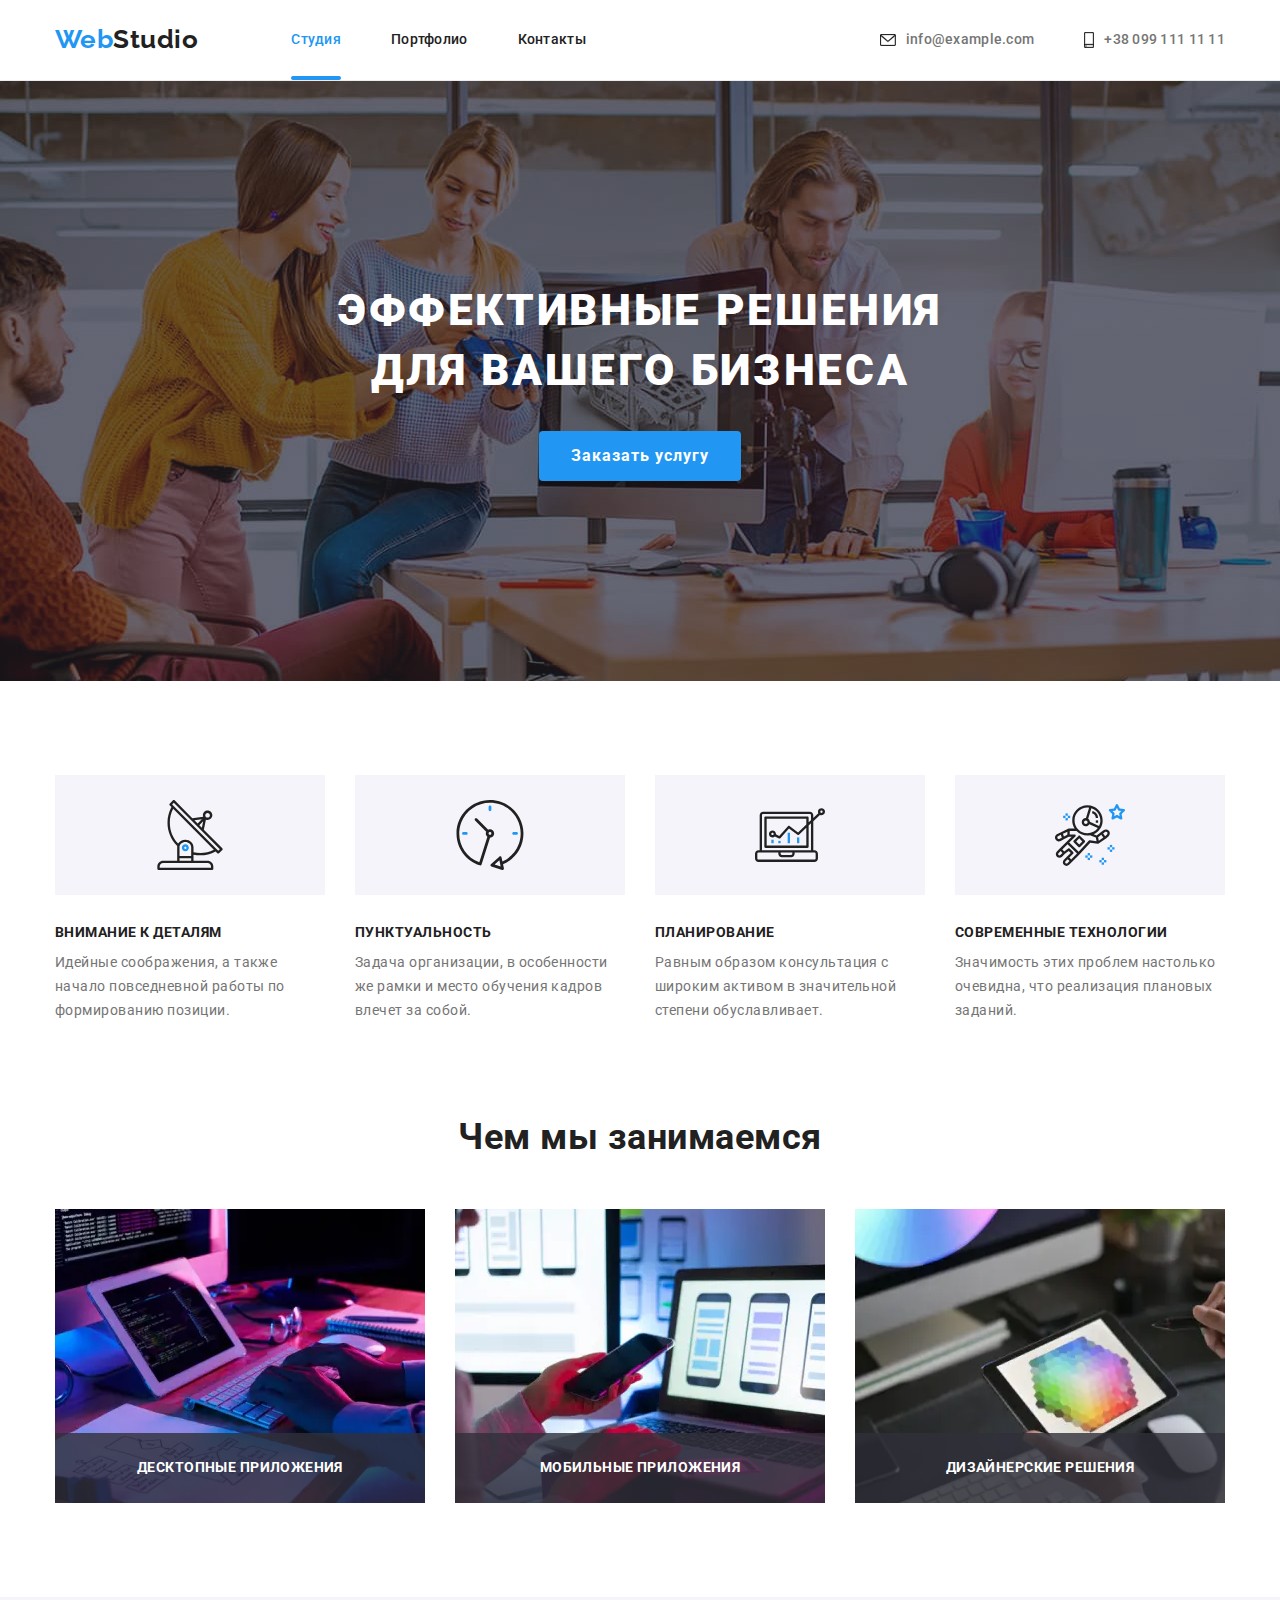
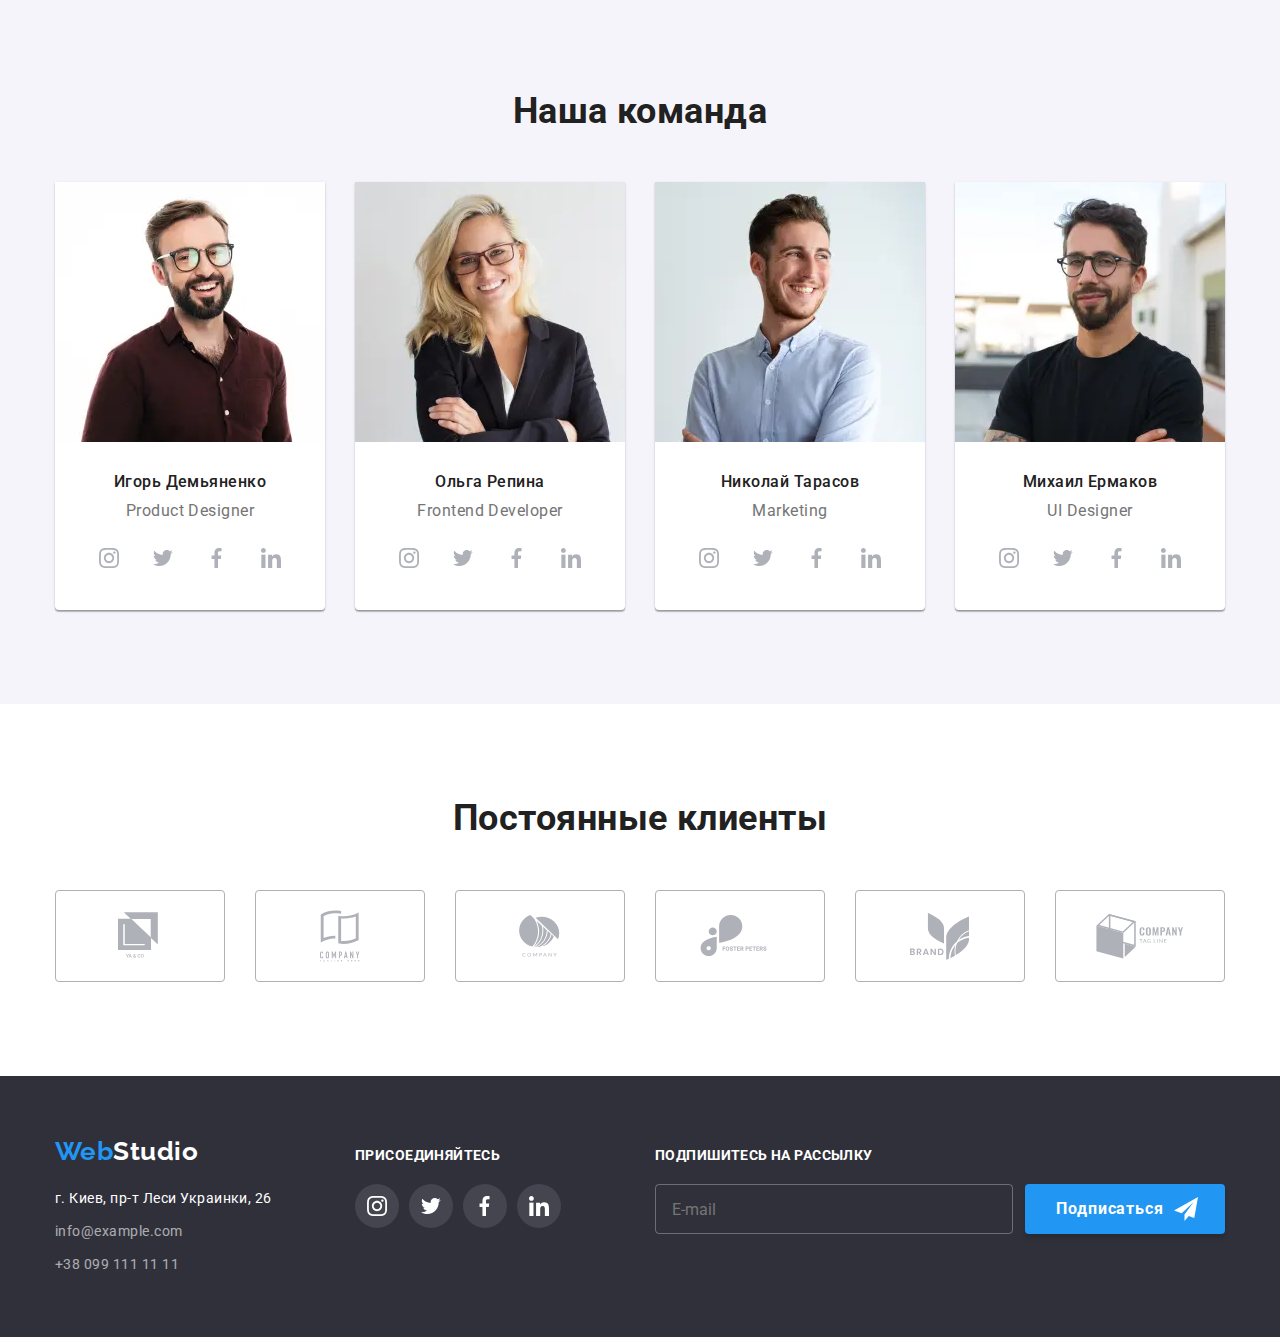
==== commit a596367a: "исправляет ошибки" ====
--- a/index.html
+++ b/index.html
@@ -26,14 +26,14 @@
 
            <div class="header__contacts">
              <p class="header__item">
-               <a class="link header__link" href="mailto:info@example.com">
+               <a class="link header__link header__link--header-mail" href="mailto:info@example.com">
                <svg class="header__icon" width="16" height="12">
                  <use href="images/icons.svg#icon-envelope"></use>
                </svg>
               info@example.com</a>
             </p>
              <p class="header__item">
-               <a class="link header__link" href="telto:+380991111111">
+               <a class="link header__link header__link--header-phone" href="telto:+380991111111">
               <svg class="header__icon" width="10" height="16">
                 <use href="images/icons.svg#icon-smartphone"></use>
               </svg>+38 099 111 11 11</a>
@@ -61,11 +61,11 @@
 
    <div class="header__contacts--mobile">
      <p class="header__item--mobile">
+       <a class="link header__link--mail" href="telto:+380991111111">+38 099 111 11 11</a>
+    </p>
+     <p class="header__item--mobile">
        <a class="link header__link--phone" href="mailto:info@example.com">
       info@example.com</a>
-    </p>
-     <p class="header__item--mobile">
-       <a class="link header__link--mail" href="telto:+380991111111">+38 099 111 11 11</a>
     </p>
 
     <ul class="socials-list">
--- a/css/main.min.css
+++ b/css/main.min.css
@@ -1 +1 @@
-:root{--accent-color: #2196F3;--title-text-color: #212121;--text-color-accent: #ffffff;--background-color: #E5E5E5;--background-color-accent: #2F303A;--background-color-section: #F5F4FA;--button-focus-color: #188CE8;--body-color: #757575;--gallery__border-color: #EEEEEE;--header-border-bottom-color: #ECECEC;--hero-background-color: #C4C4C4;--icons-color: #AFB1B8;--title-font: "Raleway", sans-serif;--card-set-gap: 30px}.gallery__text,.examples__text,.advantages__icons,.hero,.header__content,.header__link,.nav,.social-icons__link{display:flex;align-items:center}html{box-sizing:border-box}*,*::before,*::after{box-sizing:inherit}body{font-family:"Roboto",sans-serif;color:var(--body-color);background-color:var(--text-color-accent);letter-spacing:.03em}h1,h2,h3,h4,h5,h6,ul,p{margin:0;padding:0}.container{width:100%;margin:0 auto;padding-left:15px;padding-right:15px}@media screen and (min-width: 480px){.container{max-width:480px}}@media screen and (min-width: 768px){.container{max-width:768px}}@media screen and (min-width: 1200px){.container{max-width:1200px}}.section{padding-top:94px;padding-bottom:94px}.img{display:block;max-width:100%;height:auto}textarea{resize:none}.visually-hidden{position:absolute !important;clip:rect(1px 1px 1px 1px);clip:rect(1px, 1px, 1px, 1px);padding:0 !important;border:0 !important;height:1px !important;width:1px !important;overflow:hidden}.button{min-width:200px;cursor:pointer;border-radius:4px;border:none;font-family:inherit;font-weight:700;font-size:16px;line-height:1.87;letter-spacing:.06em;color:var(--text-color-accent);background-color:var(--accent-color);box-shadow:0px 4px 4px rgba(0,0,0,.15);transition:background-color 250ms cubic-bezier(0.4, 0, 0.2, 1)}.logo{font-family:var(--title-font);font-weight:700;font-size:24px;line-height:1.19;text-decoration:none}@media screen and (min-width: 1200px){.logo{font-size:26px}}.header__logo--color{padding-top:24px;padding-bottom:25px;color:var(--accent-color)}.logo--black{color:var(--title-text-color)}.logo--white{color:var(--text-color-accent)}.icon{width:20px;height:20px;fill:var(--icons-color)}.social-icons{display:inline-flex;list-style:none}.social-icons__item{width:44px;height:44px}.social-icons__link{justify-content:center;width:100%;height:100%;border-radius:50%;background-color:var(--text-color-accent);transition:fill 250ms cubic-bezier(0.4, 0, 0.2, 1),background-color 250ms cubic-bezier(0.4, 0, 0.2, 1)}.social-icons__link:hover,.social-icons__link:focus{background-color:var(--accent-color)}.social-icons__link:hover .icon,.social-icons__link:focus .icon{fill:var(--text-color-accent)}.social-icons__item:not(:last-child){margin-right:10px}.icon-ad{width:70px;height:70px}.nav{flex-wrap:wrap}.nav-list{display:flex;flex-wrap:wrap;list-style:none;margin-left:93px}@media screen and (max-width: 767.98px){.nav-list{display:none}}.nav__item+.nav__item{margin-left:50px}.link{font-weight:500;font-size:14px;line-height:1.14;letter-spacing:.02em;text-decoration:none}.nav__link{display:block;padding-top:32px;padding-bottom:32px;color:var(--title-text-color);transition:color 250ms cubic-bezier(0.4, 0, 0.2, 1)}.nav__link:hover,.nav__link:focus{color:var(--accent-color)}.current{position:relative;color:var(--accent-color)}.current::after{position:absolute;left:0;bottom:0;content:"";display:block;width:100%;border-bottom:4px solid var(--accent-color);border-radius:2px}.section__title{margin-bottom:50px;font-weight:700;font-size:28px;line-height:1.16;text-align:center;color:var(--title-text-color)}@media screen and (min-width: 1200px){.section__title{font-size:36px}}.section__name{margin-bottom:10px;font-weight:500;font-size:16px;line-height:1.19;color:var(--title-text-color)}.header{background-color:var(--text-color-accent);border-bottom:1px solid var(--header-border-bottom-color)}.header__link{color:var(--body-color);transition:stroke 250ms cubic-bezier(0.4, 0, 0.2, 1),stroke-width 250ms cubic-bezier(0.4, 0, 0.2, 1)}@media screen and (min-width: 768px){.header__link{font-size:12px}}@media screen and (min-width: 1200px){.header__link{padding-top:32px;padding-bottom:32px;font-size:14px}}.header__link:hover,.header__link:focus{color:var(--accent-color)}@media screen and (min-width: 768px)and (max-width: 1199px){.header__item:first-of-type{margin-bottom:10px}}.header__contacts{display:none}@media screen and (min-width: 768px){.header__contacts{display:flex;flex-direction:column;align-items:flex-start;flex-wrap:wrap;margin-left:auto}}@media screen and (min-width: 1200px){.header__contacts{display:flex;flex-direction:row;align-items:center;flex-wrap:wrap;margin-left:auto}}.header__content{flex-wrap:wrap}.header__icon{margin-right:10px;stroke:currentColor;transition:stroke 250ms cubic-bezier(0.4, 0, 0.2, 1),stroke-width 250ms cubic-bezier(0.4, 0, 0.2, 1)}.header__link:hover .header__icon,.header__link:focus .header__icon{stroke:currentColor;stroke-width:3px}@media screen and (min-width: 1200px){.header__item+.header__item{margin-left:50px}}.address{font-style:normal;font-size:14px;line-height:1.71;color:var(--text-color-accent)}@media screen and (max-width: 767px){.address{margin-bottom:60px}}.address__mail{display:inline-block;text-decoration:none;color:var(--text-color-accent);opacity:.6}.address--hover{font-weight:400;transition:color 250ms cubic-bezier(0.4, 0, 0.2, 1)}.address--hover:not(:last-child){margin-bottom:9px}.address--hover:focus,.address--hover:hover{color:var(--accent-color)}.footer__text{margin-bottom:20px;font-weight:700;font-size:14px;line-height:1.14;letter-spacing:.03em;text-transform:uppercase;color:var(--text-color-accent)}.footer__icon{fill:var(--text-color-accent)}.footer__container{text-align:center}@media screen and (min-width: 768px){.footer__container{display:flex;justify-content:space-around;align-items:baseline;flex-wrap:wrap}}@media screen and (min-width: 1200px){.footer__container{margin-top:calc(-1 * var(--card-set-gap));margin-left:calc(-1 * var(--card-set-gap));flex-wrap:nowrap;text-align:left}}@media screen and (min-width: 1200px){.footer__contacts{margin-left:var(--card-set-gap);margin-top:var(--card-set-gap);flex-basis:calc((50% - 45px) / 2)}}.footer__contacts .social-icons__link{background-color:rgba(255,255,255,.1)}.footer__contacts .social-icons__link:hover,.footer__contacts .social-icons__link:focus{background-color:var(--accent-color)}@media screen and (min-width: 1200px){.form__container{margin-left:var(--card-set-gap);margin-top:var(--card-set-gap);flex-basis:calc(50% - 15px);flex-grow:1}}.form__text{margin-bottom:20px;font-weight:700;font-size:14px;line-height:1.14;letter-spacing:.03em;text-transform:uppercase;color:var(--text-color-accent)}@media screen and (max-width: 1199px){.form__text{margin-top:60px}}.social-icons__footer{padding:0}.form__input{padding-top:15px;padding-bottom:15px;padding-left:16px;height:50px;border:1px solid rgba(255,255,255,.3);border-radius:4px;background-color:transparent;color:var(--text-color-accent)}@media screen and (max-width: 767px){.form__input{width:100%;margin-bottom:20px}}@media screen and (min-width: 768px){.form__input{width:450px;margin-bottom:20px}}@media screen and (min-width: 1200px){.form__input{width:358px}}@media screen and (min-width: 1200px){.form__footer{display:flex;justify-content:flex-end}}@media screen and (max-width: 767px){.form__button{margin:0 auto}}@media screen and (min-width: 1200px){.form__button{margin-left:12px}}.form__button--footer{display:inline-flex;justify-content:center;align-items:center;padding-top:10px;padding-bottom:10px;padding-left:10px;box-shadow:0px 4px 4px rgba(0,0,0,.15)}.form__button--footer:focus,.form__button--footer:hover{background-color:var(--button-focus-color)}.icon-send{margin-left:10px}.backdrop{z-index:200;position:fixed;top:0;left:0;width:100%;height:100%;background-color:rgba(0,0,0,.2);opacity:1;transition:opacity 250ms cubic-bezier(0.4, 0, 0.2, 1)}.backdrop.is-hidden{opacity:0;pointer-events:none}.backdrop.is-hidden .modal{transform:translate(-50%, -50%) scale(0.7)}.modal{position:absolute;top:50%;left:50%;max-height:609px;max-width:450px;padding:40px 40px;overflow:auto;background-color:var(--text-color-accent);box-shadow:0px 1px 3px rgba(0,0,0,.12),0px 1px 1px rgba(0,0,0,.14),0px 2px 1px rgba(0,0,0,.2);border-radius:4px;transform:translate(-50%, -50%) scale(1);transition:transform 500ms cubic-bezier(0.4, 0, 0.2, 1)}@media screen and (min-width: 1200px){.modal{min-height:581px;min-width:528px}}.icon--close{position:absolute;top:50%;left:50%;transform:translate(-50%, -50%)}.modal__button--close{position:absolute;top:8px;right:8px;width:30px;height:30px;cursor:pointer;border-radius:50%;background-color:var(--text-color-accent);border:1px solid rgba(0,0,0,.1);transition:fill 250ms cubic-bezier(0.4, 0, 0.2, 1)}.modal__button--close:hover .icon--close,.modal__button--close:focus .icon--close{fill:var(--accent-color)}.modal__title{margin-bottom:12px;font-weight:700;font-size:20px;line-height:1.15;text-align:center;color:var(--title-text-color)}.form{max-width:370px;margin-left:auto;margin-right:auto}@media screen and (min-width: 1200px){.form{width:448px}}.modal-form__item{margin-bottom:10px}.modal-form__input,.modal-form__comments{margin:0;padding:12px 16px;border:1px solid rgba(33,33,33,.2);border-radius:4px}.modal-form__label{display:block;margin-bottom:4px;font-size:12px;line-height:1.16;letter-spacing:.01em}.modal-form__field{position:relative}.modal-form__field:not(:last-of-type){display:flex;flex-direction:column;margin-bottom:20px}.modal__icon{position:absolute;top:50%;transform:translateY(-50%);left:15px;fill:var(--title-text-color);transition:fill 250ms cubic-bezier(0.4, 0, 0.2, 1)}.modal-form__field:focus-within>.modal__icon{fill:var(--accent-color)}.modal-form__field:focus-within>.modal-form__input{border-color:var(--accent-color)}.modal-form__input{width:100%;margin:0;padding:12px 16px 12px 42px;transition:border-color 250ms cubic-bezier(0.4, 0, 0.2, 1)}.modal-form__input:focus{outline:none}.modal-form__comments{width:100%;margin:0;padding:12px 16px;transition:border-color 250ms cubic-bezier(0.4, 0, 0.2, 1)}.modal-form__comments::-moz-placeholder{font-size:14px;line-height:1.16;letter-spacing:.01em;color:rgba(117,117,117,.5)}.modal-form__comments:-ms-input-placeholder{font-size:14px;line-height:1.16;letter-spacing:.01em;color:rgba(117,117,117,.5)}.modal-form__comments::placeholder{font-size:14px;line-height:1.16;letter-spacing:.01em;color:rgba(117,117,117,.5)}@media screen and (min-width: 1200px){.modal-form__comments::-moz-placeholder{font-size:12px}.modal-form__comments:-ms-input-placeholder{font-size:12px}.modal-form__comments::placeholder{font-size:12px}}.modal-form__comments:focus{outline:none;border-color:var(--accent-color)}.modal__button{display:inline-flex;justify-content:center;align-items:center;position:relative;left:50%;transform:translate(-50%, 0);padding:10px 55px 10px 56px}.modal__button:focus,.modal__button:hover{background-color:var(--button-focus-color)}.checkbox-field{margin-bottom:30px;font-size:12px;line-height:1.16;text-align:justify}@media screen and (min-width: 1200px){.checkbox-field{font-size:14px;line-height:1.71}}.checkbox{position:absolute;width:1px;height:1px;margin:-1px;border:0;padding:0;clip:rect(0 0 0 0);overflow:hidden}.checkbox__label::before{display:inline-block;content:" ";width:16px;height:15px;margin-right:7px;vertical-align:middle;background-image:url(../images/checkbox-icon.svg);cursor:pointer}.checkbox:checked+.checkbox__label::before{background-size:contain;background-origin:border-box;background-image:url(../images/checked-icon.svg)}.checkbox__link{color:var(--accent-color)}.nav-list--mobile{list-style:none}.nav__item--mobile:not(:last-of-type){margin-bottom:32px}.nav__link--mobile{font-weight:500;font-size:40px;line-height:1.175;letter-spacing:.02em;color:var(--title-text-color)}.header__link--phone{display:block;margin-bottom:32px;font-weight:500;font-size:34px;line-height:1.18;letter-spacing:.02em;color:var(--accent-color)}.header__link--mail{display:block;margin-bottom:64px;font-weight:500;font-size:24px;line-height:28px;letter-spacing:.02em;color:inherit}.socials-list{list-style:none;display:inline-flex;justify-content:flex-start;flex-wrap:wrap}.socials-list__link{text-decoration:none;font-weight:500;font-size:18px;line-height:1.22;letter-spacing:.02em;color:var(--accent-color)}.socials-list__item:not(:last-child){margin-right:10px;padding-right:10px;border-right:1px solid rgba(33,33,33,.2)}.current--mobile{color:var(--accent-color)}.mobile-menu{position:fixed;top:0;right:-100%;display:flex;flex-direction:column;justify-content:space-between;width:100%;max-width:480px;height:100vh;padding:48px 40px;overflow-y:scroll;z-index:99;background-color:var(--text-color-accent);box-shadow:0px 4px 8px rgba(0,0,0,.04),0px 2px 4px rgba(0,0,0,.08),0px 1px 3px rgba(0,0,0,.16);transition:right .5s}.mobile-menu.is-open{right:0}.mobile-menu-btn{position:absolute;top:10px;right:15px;z-index:100;width:40px;height:40px;background-color:transparent;border:none;transition:fill 250ms cubic-bezier(0.4, 0, 0.2, 1)}@media screen and (min-width: 768px){.mobile-menu-btn{display:none}}.mobile-menu-btn:hover .mobile-menu-icon,.mobile-menu-btn:focus .mobile-menu-icon{fill:var(--accent-color)}.mobile-menu-icon{width:40px;height:40px}.mobile-close{display:none}.is-open .mobile-close{display:block}.is-open .icon-menu{display:none}.hero{flex-direction:column;justify-content:center;text-align:center;height:600px;background-color:var(--background-color-accent)}.hero__title{max-width:696px;font-weight:900;font-size:26px;line-height:1.36;letter-spacing:.06em;text-transform:uppercase;color:var(--text-color-accent);margin-bottom:30px}@media screen and (min-width: 1200px){.hero__title{font-size:44px}}.hero__button{display:inline-block;padding:10px 32px}.hero__button:focus,.hero__button:hover{background-color:var(--button-focus-color)}.hero--overlay{max-width:1600px;height:600px;margin-left:auto;margin-right:auto;background-image:linear-gradient(to right, rgba(47, 48, 58, 0.4), rgba(47, 48, 58, 0.4)),url(../images/mobile/hero-mobile.jpg);background-color:var(--hero-background-color);background-repeat:no-repeat;background-position:top center;background-size:cover}@media(min-device-pixel-ratio: 2),(-webkit-min-device-pixel-ratio: 2),(min-resolution: 192dpi),(min-resolution: 2dppx){.hero--overlay{background-image:url(../images/mobile/hero2x-mobile.jpg)}}@media screen and (min-width: 480px){.hero--overlay{background-image:url(../images/tablet/hero-tablet.jpg)}}@media screen and (min-width: 480px)and (min-device-pixel-ratio: 2),screen and (min-width: 480px)and (-webkit-min-device-pixel-ratio: 2),screen and (min-width: 480px)and (min-resolution: 192dpi),screen and (min-width: 480px)and (min-resolution: 2dppx){.hero--overlay{background-image:url(../images/tablet/hero2x-tablet.jpg)}}@media screen and (min-width: 768px){.hero--overlay{background-image:url(../images/desctop/hero-desctop.jpg)}}@media screen and (min-width: 768px)and (min-device-pixel-ratio: 2),screen and (min-width: 768px)and (-webkit-min-device-pixel-ratio: 2),screen and (min-width: 768px)and (min-resolution: 192dpi),screen and (min-width: 768px)and (min-resolution: 2dppx){.hero--overlay{background-image:url(../images/desctop/hero2x-desctop.jpg)}}@media screen and (max-width: 1199px){.advantages{padding-bottom:0}}.advantages__list{display:flex;list-style:none;flex-wrap:wrap}@media screen and (min-width: 768px){.advantages__list{margin-top:calc(-1 * var(--card-set-gap));margin-left:calc(-1 * var(--card-set-gap))}}.advantages__item{flex-basis:100%}@media screen and (min-width: 768px){.advantages__item{flex-basis:calc((100% - 2 * 30px) / 2);margin-left:var(--card-set-gap);margin-top:var(--card-set-gap)}}@media screen and (min-width: 1200px){.advantages__item{flex-basis:calc((100% - 4 * 30px) / 4)}}.advantages__icons{justify-content:center;max-width:450px;height:120px;margin-bottom:var(--card-set-gap);background-color:var(--background-color-section)}.advantages__caption{margin-bottom:10px;font-weight:700;font-size:14px;line-height:1.14;text-transform:uppercase;color:var(--title-text-color)}@media screen and (max-width: 768px){.advantages__caption{text-align:center}}.advantages__description{font-size:14px;line-height:1.71}@media screen and (max-width: 768px){.advantages__description{margin-bottom:var(--card-set-gap)}}.examples{padding-top:0}@media screen and (max-width: 1199px){.examples{display:none}}.examples__list{display:flex;justify-content:center;flex-wrap:wrap;list-style:none}.examples__item{position:relative}.examples__item:not(:last-child){margin-right:var(--card-set-gap)}.examples__text{position:absolute;justify-content:center;left:0;bottom:0;height:70px;width:100%;font-weight:700;font-size:14px;line-height:1.14;letter-spacing:.03em;text-transform:uppercase;color:var(--text-color-accent);background-color:rgba(47,48,58,.8)}.team{background-color:var(--background-color-section)}.team__list{display:flex;flex-wrap:wrap;justify-content:center;list-style:none}@media screen and (min-width: 768px){.team__list{margin-top:calc(-1 * var(--card-set-gap));margin-left:calc(-1 * var(--card-set-gap))}}.team__person{flex-basis:100%;text-align:center;background-color:var(--text-color-accent);border-radius:0px 0px 4px 4px;box-shadow:0px 1px 3px rgba(0,0,0,.12),0px 1px 1px rgba(0,0,0,.14),0px 2px 1px rgba(0,0,0,.2)}@media screen and (min-width: 768px){.team__person{flex-basis:calc((100% - 2 * 30px) / 2);margin-left:var(--card-set-gap);margin-top:var(--card-set-gap)}}@media screen and (min-width: 1200px){.team__person{flex-basis:calc((100% - 4 * 30px) / 4)}}@media screen and (max-width: 768px){.team__person:not(:last-child){margin-bottom:30px}}.team__description{font-size:16px;line-height:1.19;margin-bottom:16px}.team__person-description{padding:30px 32px}.clients__list{list-style:none;display:flex;flex-wrap:wrap;margin:-15px}.clients__item{height:92px;flex-basis:calc((100% - 2 * 30px) / 2);margin:15px}@media screen and (min-width: 768px){.clients__item{flex-basis:calc((100% - 3 * 30px) / 3)}}@media screen and (min-width: 1200px){.clients__item{flex-basis:calc((100% - 6 * 30px) / 6)}}.clients__link{display:inline-flex;justify-content:center;align-items:center;border:1px solid #afb1b8;border-radius:4px;width:100%;height:100%;transition:border-color 250ms cubic-bezier(0.4, 0, 0.2, 1)}.clients__link:hover,.clients__link:focus{border-color:var(--accent-color)}.clients__link:hover .clients__icon,.clients__link:focus .clients__icon{fill:var(--accent-color)}.clients__icon{fill:var(--icons-color);transition:fill 250ms cubic-bezier(0.4, 0, 0.2, 1)}.projects__list{display:flex;flex-wrap:wrap;margin-bottom:25px;list-style:none}@media screen and (min-width: 768px){.projects__list{justify-content:center;margin-bottom:30px}}@media screen and (min-width: 1200px){.projects__list{margin-bottom:50px}}@media screen and (max-width: 767px){.projects__list-item{margin-bottom:15px}}.projects__list-item:not(:last-child){margin-right:8px}.projects__button{padding:6px 22px;font-weight:500;font-size:16px;line-height:1.62;text-align:center;border:none;border-radius:4px;color:var(--title-text-color);background-color:var(--background-color-section);transition:color 250ms cubic-bezier(0.4, 0, 0.2, 1),background-color 250ms cubic-bezier(0.4, 0, 0.2, 1),box-shadow 250ms cubic-bezier(0.4, 0, 0.2, 1)}.projects__button:focus,.projects__button:hover{background-color:var(--accent-color);color:var(--text-color-accent);box-shadow:0px 3px 1px rgba(0,0,0,.1),0px 1px 2px rgba(0,0,0,.08),0px 2px 2px rgba(0,0,0,.12)}.projects__button--option{background-color:var(--accent-color);color:var(--text-color-accent)}.gallery{display:flex;flex-wrap:wrap;list-style:none;align-items:flex-start}@media screen and (min-width: 768px){.gallery{margin-top:calc(-1 * var(--card-set-gap));margin-left:calc(-1 * var(--card-set-gap))}}.gallery__item{flex-basis:100%;background-color:tomato}@media screen and (min-width: 768px){.gallery__item{flex-basis:calc((100% - 2 * 30px) / 2);margin-left:var(--card-set-gap);margin-top:var(--card-set-gap)}}@media screen and (min-width: 1200px){.gallery__item{flex-basis:calc((100% - 30px * 3) / 3)}}@media screen and (max-width: 1199.98px){.gallery__item:not(:last-child){margin-bottom:30px}}.gallery__name{font-weight:700;font-size:18px;line-height:2;letter-spacing:.06em;color:var(--title-text-color)}.gallery__description{margin-top:4px;font-size:16px;line-height:1.19}.gallery__border{padding:20px 24px;width:100%;background-color:var(--text-color-accent);border-bottom:1px solid var(--gallery__border-color);border-right:1px solid var(--gallery__border-color);border-left:1px solid var(--gallery__border-color)}.gallery__link{display:block;text-decoration:none;color:inherit;transition:box-shadow 250ms cubic-bezier(0.4, 0, 0.2, 1)}.gallery__link:focus,.gallery__link:hover{box-shadow:0px 1px 1px rgba(0,0,0,.12),0px 4px 4px rgba(0,0,0,.06),1px 4px 6px rgba(0,0,0,.16)}.gallery__link--anime{position:relative;overflow:hidden}.gallery__text{position:absolute;top:0;left:0;width:100%;height:100%;justify-content:center;padding-left:24px;padding-right:24px;font-size:18px;line-height:1.56;letter-spacing:.03em;color:var(--text-color-accent);background-color:rgba(33,150,243,.9);opacity:0;transform:translateY(100%);transition:transform 250ms cubic-bezier(0.4, 0, 0.2, 1)}.gallery__link:focus .gallery__text,.gallery__link:hover .gallery__text{transform:translateY(0);opacity:1}.footer{background-color:var(--background-color-accent);padding-top:60px;padding-bottom:60px}.footer__logo--color{display:inline-block;margin-bottom:20px;color:var(--accent-color)}/*# sourceMappingURL=main.min.css.map */+:root{--accent-color: #2196F3;--title-text-color: #212121;--text-color-accent: #ffffff;--background-color: #E5E5E5;--background-color-accent: #2F303A;--background-color-section: #F5F4FA;--button-focus-color: #188CE8;--body-color: #757575;--gallery__border-color: #EEEEEE;--header-border-bottom-color: #ECECEC;--hero-background-color: #C4C4C4;--icons-color: #AFB1B8;--title-font: "Raleway", sans-serif;--card-set-gap: 30px}.gallery__text,.examples__text,.advantages__icons,.hero,.header__content,.header__link,.nav,.social-icons__link{display:flex;align-items:center}html{box-sizing:border-box}*,*::before,*::after{box-sizing:inherit}body{font-family:"Roboto",sans-serif;color:var(--body-color);background-color:var(--text-color-accent);letter-spacing:.03em}h1,h2,h3,h4,h5,h6,ul,p{margin:0;padding:0}.container{width:100%;margin:0 auto;padding-left:15px;padding-right:15px}@media screen and (min-width: 480px){.container{max-width:480px}}@media screen and (min-width: 768px){.container{max-width:768px}}@media screen and (min-width: 1200px){.container{max-width:1200px}}.section{padding-top:94px;padding-bottom:94px}.img{display:block;max-width:100%;height:auto}textarea{resize:none}.visually-hidden{position:absolute !important;clip:rect(1px 1px 1px 1px);clip:rect(1px, 1px, 1px, 1px);padding:0 !important;border:0 !important;height:1px !important;width:1px !important;overflow:hidden}.button{min-width:200px;cursor:pointer;border-radius:4px;border:none;font-family:inherit;font-weight:700;font-size:16px;line-height:1.87;letter-spacing:.06em;color:var(--text-color-accent);background-color:var(--accent-color);box-shadow:0px 4px 4px rgba(0,0,0,.15);transition:background-color 250ms cubic-bezier(0.4, 0, 0.2, 1)}.logo{font-family:var(--title-font);font-weight:700;font-size:24px;line-height:1.19;text-decoration:none}@media screen and (min-width: 1200px){.logo{font-size:26px}}.header__logo--color{padding-top:24px;padding-bottom:25px;color:var(--accent-color)}.logo--black{color:var(--title-text-color)}.logo--white{color:var(--text-color-accent)}.icon{width:20px;height:20px;fill:var(--icons-color)}.social-icons{display:inline-flex;list-style:none}.social-icons__item{width:44px;height:44px}.social-icons__link{justify-content:center;width:100%;height:100%;border-radius:50%;background-color:var(--text-color-accent);transition:fill 250ms cubic-bezier(0.4, 0, 0.2, 1),background-color 250ms cubic-bezier(0.4, 0, 0.2, 1)}.social-icons__link:hover,.social-icons__link:focus{background-color:var(--accent-color)}.social-icons__link:hover .icon,.social-icons__link:focus .icon{fill:var(--text-color-accent)}.social-icons__item:not(:last-child){margin-right:10px}.icon-ad{width:70px;height:70px}.nav{flex-wrap:wrap}.nav-list{display:flex;flex-wrap:wrap;list-style:none;margin-left:93px}@media screen and (max-width: 767.98px){.nav-list{display:none}}.nav__item+.nav__item{margin-left:50px}.link{font-weight:500;font-size:14px;line-height:1.14;letter-spacing:.02em;text-decoration:none}.nav__link{display:block;padding-top:32px;padding-bottom:32px;color:var(--title-text-color);transition:color 250ms cubic-bezier(0.4, 0, 0.2, 1)}.nav__link:hover,.nav__link:focus{color:var(--accent-color)}.current{position:relative;color:var(--accent-color)}.current::after{position:absolute;left:0;bottom:0;content:"";display:block;width:100%;border-bottom:4px solid var(--accent-color);border-radius:2px}.section__title{margin-bottom:50px;font-weight:700;font-size:28px;line-height:1.16;text-align:center;color:var(--title-text-color)}@media screen and (min-width: 1200px){.section__title{font-size:36px}}.section__name{margin-bottom:10px;font-weight:500;font-size:16px;line-height:1.19;color:var(--title-text-color)}.header{background-color:var(--text-color-accent);border-bottom:1px solid var(--header-border-bottom-color)}.header__link{color:var(--body-color);transition:stroke 250ms cubic-bezier(0.4, 0, 0.2, 1),stroke-width 250ms cubic-bezier(0.4, 0, 0.2, 1)}@media screen and (min-width: 768px){.header__link{font-size:12px}}@media screen and (min-width: 1200px){.header__link{padding-top:32px;padding-bottom:32px;font-size:14px}}.header__link:hover,.header__link:focus{color:var(--accent-color)}@media screen and (min-width: 768px)and (max-width: 1199px){.header__link--header-mail{padding-top:15px}.header__link--header-phone{padding-bottom:15px}.header__item:first-of-type{margin-bottom:10px}}.header__contacts{display:none}@media screen and (min-width: 768px){.header__contacts{display:flex;flex-direction:column;align-items:flex-start;flex-wrap:wrap;margin-left:auto}}@media screen and (min-width: 1200px){.header__contacts{display:flex;flex-direction:row;align-items:center;flex-wrap:wrap;margin-left:auto}}.header__content{flex-wrap:wrap}.header__icon{margin-right:10px;stroke:currentColor;transition:stroke 250ms cubic-bezier(0.4, 0, 0.2, 1),stroke-width 250ms cubic-bezier(0.4, 0, 0.2, 1)}.header__link:hover .header__icon,.header__link:focus .header__icon{stroke:currentColor;stroke-width:3px}@media screen and (min-width: 1200px){.header__item+.header__item{margin-left:50px}}.address{font-style:normal;font-size:14px;line-height:1.71;color:var(--text-color-accent)}@media screen and (max-width: 767px){.address{margin-bottom:60px}}.address__mail{display:inline-block;text-decoration:none;color:var(--text-color-accent);opacity:.6}.address--hover{font-weight:400;transition:color 250ms cubic-bezier(0.4, 0, 0.2, 1)}.address--hover:not(:last-child){margin-bottom:9px}.address--hover:focus,.address--hover:hover{color:var(--accent-color)}.footer__text{margin-bottom:20px;font-weight:700;font-size:14px;line-height:1.14;letter-spacing:.03em;text-transform:uppercase;color:var(--text-color-accent)}.footer__icon{fill:var(--text-color-accent)}.footer__container{text-align:center}@media screen and (min-width: 768px){.footer__container{display:flex;justify-content:space-around;align-items:baseline;flex-wrap:wrap}}@media screen and (min-width: 1200px){.footer__container{margin-top:calc(-1 * var(--card-set-gap));margin-left:calc(-1 * var(--card-set-gap));flex-wrap:nowrap;text-align:left}}@media screen and (min-width: 1200px){.footer__contacts{margin-left:var(--card-set-gap);margin-top:var(--card-set-gap);flex-basis:calc((50% - 45px) / 2)}}.footer__contacts .social-icons__link{background-color:rgba(255,255,255,.1)}.footer__contacts .social-icons__link:hover,.footer__contacts .social-icons__link:focus{background-color:var(--accent-color)}@media screen and (max-width: 1199px){.form__container{margin-top:60px}}@media screen and (min-width: 1200px){.form__container{margin-left:var(--card-set-gap);flex-basis:calc(50% - 15px);flex-grow:1}}.form__text{margin-bottom:20px;font-weight:700;font-size:14px;line-height:1.14;letter-spacing:.03em;text-transform:uppercase;color:var(--text-color-accent)}.social-icons__footer{padding:0}.form__input{padding-top:15px;padding-bottom:15px;padding-left:16px;height:50px;border:1px solid rgba(255,255,255,.3);border-radius:4px;background-color:transparent;color:var(--text-color-accent)}@media screen and (max-width: 767px){.form__input{width:100%;margin-bottom:20px}}@media screen and (min-width: 768px){.form__input{width:450px;margin-bottom:20px}}@media screen and (min-width: 1200px){.form__input{width:358px}}@media screen and (min-width: 1200px){.form__footer{display:flex;justify-content:flex-end}}@media screen and (max-width: 767px){.form__button{margin:0 auto}}@media screen and (min-width: 1200px){.form__button{margin-left:12px}}.form__button--footer{display:inline-flex;justify-content:center;align-items:center;padding-top:10px;padding-bottom:10px;padding-left:10px;box-shadow:0px 4px 4px rgba(0,0,0,.15)}.form__button--footer:focus,.form__button--footer:hover{background-color:var(--button-focus-color)}.icon-send{margin-left:10px}.backdrop{z-index:200;position:fixed;top:0;left:0;width:100%;height:100%;background-color:rgba(0,0,0,.2);opacity:1;transition:opacity 250ms cubic-bezier(0.4, 0, 0.2, 1)}.backdrop.is-hidden{opacity:0;pointer-events:none}.backdrop.is-hidden .modal{transform:translate(-50%, -50%) scale(0.7)}.modal{position:absolute;top:50%;left:50%;max-height:609px;max-width:450px;padding:40px 40px;overflow:auto;background-color:var(--text-color-accent);box-shadow:0px 1px 3px rgba(0,0,0,.12),0px 1px 1px rgba(0,0,0,.14),0px 2px 1px rgba(0,0,0,.2);border-radius:4px;transform:translate(-50%, -50%) scale(1);transition:transform 500ms cubic-bezier(0.4, 0, 0.2, 1)}@media screen and (min-width: 1200px){.modal{min-height:581px;min-width:528px}}.icon--close{position:absolute;top:50%;left:50%;transform:translate(-50%, -50%)}.modal__button--close{position:absolute;top:8px;right:8px;width:30px;height:30px;cursor:pointer;border-radius:50%;background-color:var(--text-color-accent);border:1px solid rgba(0,0,0,.1);transition:fill 250ms cubic-bezier(0.4, 0, 0.2, 1)}.modal__button--close:hover .icon--close,.modal__button--close:focus .icon--close{fill:var(--accent-color)}.modal__title{margin-bottom:12px;font-weight:700;font-size:16px;line-height:1.15;text-align:center;color:var(--title-text-color)}@media screen and (min-width: 1200px){.modal__title{font-size:20px}}.form{max-width:370px;margin-left:auto;margin-right:auto}@media screen and (min-width: 1200px){.form{width:448px}}.modal-form__item{margin-bottom:10px}.modal-form__input,.modal-form__comments{margin:0;padding:12px 16px;border:1px solid rgba(33,33,33,.2);border-radius:4px}.modal-form__label{display:block;margin-bottom:4px;font-size:12px;line-height:1.16;letter-spacing:.01em}.modal-form__field{position:relative}.modal-form__field:not(:last-of-type){display:flex;flex-direction:column;margin-bottom:20px}.modal__icon{position:absolute;top:50%;transform:translateY(-50%);left:15px;fill:var(--title-text-color);transition:fill 250ms cubic-bezier(0.4, 0, 0.2, 1)}.modal-form__field:focus-within>.modal__icon{fill:var(--accent-color)}.modal-form__field:focus-within>.modal-form__input{border-color:var(--accent-color)}.modal-form__input{width:100%;margin:0;padding:12px 16px 12px 42px;transition:border-color 250ms cubic-bezier(0.4, 0, 0.2, 1)}.modal-form__input:focus{outline:none}.modal-form__comments{width:100%;margin:0;padding:12px 16px;transition:border-color 250ms cubic-bezier(0.4, 0, 0.2, 1)}.modal-form__comments::-moz-placeholder{font-size:14px;line-height:1.16;letter-spacing:.01em;color:rgba(117,117,117,.5)}.modal-form__comments:-ms-input-placeholder{font-size:14px;line-height:1.16;letter-spacing:.01em;color:rgba(117,117,117,.5)}.modal-form__comments::placeholder{font-size:14px;line-height:1.16;letter-spacing:.01em;color:rgba(117,117,117,.5)}@media screen and (min-width: 1200px){.modal-form__comments::-moz-placeholder{font-size:12px}.modal-form__comments:-ms-input-placeholder{font-size:12px}.modal-form__comments::placeholder{font-size:12px}}.modal-form__comments:focus{outline:none;border-color:var(--accent-color)}.modal__button{display:inline-flex;justify-content:center;align-items:center;position:relative;left:50%;transform:translate(-50%, 0);padding:10px 55px 10px 56px}.modal__button:focus,.modal__button:hover{background-color:var(--button-focus-color)}.checkbox-field{margin-bottom:30px;font-size:12px;line-height:1.16;text-align:justify}@media screen and (min-width: 1200px){.checkbox-field{font-size:14px;line-height:1.71}}.checkbox{position:absolute;width:1px;height:1px;margin:-1px;border:0;padding:0;clip:rect(0 0 0 0);overflow:hidden}.checkbox__label::before{display:inline-block;content:" ";width:16px;height:15px;margin-right:7px;vertical-align:middle;background-image:url(../images/checkbox-icon.svg);cursor:pointer}.checkbox:checked+.checkbox__label::before{background-size:contain;background-origin:border-box;background-image:url(../images/checked-icon.svg)}.checkbox__link{color:var(--accent-color)}.nav-list--mobile{list-style:none}.nav__item--mobile:not(:last-of-type){margin-bottom:32px}.nav__link--mobile{font-weight:500;font-size:40px;line-height:1.175;letter-spacing:.02em;color:var(--title-text-color)}.header__link--mail{display:block;margin-bottom:32px;font-weight:500;font-size:26px;line-height:1.18;letter-spacing:.02em;color:var(--accent-color)}.header__link--phone{display:block;margin-bottom:64px;font-weight:500;font-size:24px;line-height:28px;letter-spacing:.02em;color:inherit}.socials-list{list-style:none;display:inline-flex;justify-content:flex-start;flex-wrap:wrap}.socials-list__link{text-decoration:none;font-weight:500;font-size:18px;line-height:1.22;letter-spacing:.02em;color:var(--accent-color)}.socials-list__item:not(:last-child){margin-right:10px;padding-right:10px;border-right:1px solid rgba(33,33,33,.2)}.current--mobile{color:var(--accent-color)}.mobile-menu{position:fixed;top:0;right:-100%;display:flex;flex-direction:column;justify-content:space-between;width:100%;max-width:480px;height:100vh;padding:48px 40px;overflow-y:scroll;z-index:99;background-color:var(--text-color-accent);box-shadow:0px 4px 8px rgba(0,0,0,.04),0px 2px 4px rgba(0,0,0,.08),0px 1px 3px rgba(0,0,0,.16);transition:right .5s}.mobile-menu.is-open{right:0}@media screen and (min-width: 768px){.mobile-menu{display:none}}.mobile-menu-btn{position:absolute;top:10px;right:15px;z-index:100;width:40px;height:40px;background-color:transparent;border:none;transition:fill 250ms cubic-bezier(0.4, 0, 0.2, 1)}@media screen and (min-width: 768px){.mobile-menu-btn{display:none}}.mobile-menu-btn:hover .mobile-menu-icon,.mobile-menu-btn:focus .mobile-menu-icon{fill:var(--accent-color)}.mobile-menu-btn.is-open{position:fixed}.mobile-menu-icon{width:40px;height:40px}.mobile-close{display:none}.is-open .mobile-close{display:block}.is-open .icon-menu{display:none}.hero{flex-direction:column;justify-content:center;text-align:center;height:600px;background-color:var(--background-color-accent)}.hero__title{max-width:360px;font-weight:900;font-size:26px;line-height:1.36;letter-spacing:.06em;text-transform:uppercase;color:var(--text-color-accent);margin-bottom:30px}@media screen and (min-width: 1200px){.hero__title{max-width:696px;font-size:44px}}.hero__button{display:inline-block;padding:10px 32px}.hero__button:focus,.hero__button:hover{background-color:var(--button-focus-color)}.hero--overlay{max-width:1600px;height:400px;margin-left:auto;margin-right:auto;background-image:linear-gradient(to right, rgba(47, 48, 58, 0.4), rgba(47, 48, 58, 0.4)),url(../images/mobile/hero-mobile.jpg);background-color:var(--hero-background-color);background-repeat:no-repeat;background-position:top center;background-size:cover}@media(min-device-pixel-ratio: 2),(-webkit-min-device-pixel-ratio: 2),(min-resolution: 192dpi),(min-resolution: 2dppx){.hero--overlay{background-image:linear-gradient(to right, rgba(47, 48, 58, 0.4), rgba(47, 48, 58, 0.4)),url(../images/mobile/hero2x-mobile.jpg)}}@media screen and (min-width: 480px){.hero--overlay{background-image:linear-gradient(to right, rgba(47, 48, 58, 0.4), rgba(47, 48, 58, 0.4)),url(../images/tablet/hero-tablet.jpg)}}@media screen and (min-width: 480px)and (min-device-pixel-ratio: 2),screen and (min-width: 480px)and (-webkit-min-device-pixel-ratio: 2),screen and (min-width: 480px)and (min-resolution: 192dpi),screen and (min-width: 480px)and (min-resolution: 2dppx){.hero--overlay{background-image:linear-gradient(to right, rgba(47, 48, 58, 0.4), rgba(47, 48, 58, 0.4)),url(../images/tablet/hero2x-tablet.jpg)}}@media screen and (min-width: 768px){.hero--overlay{background-image:linear-gradient(to right, rgba(47, 48, 58, 0.4), rgba(47, 48, 58, 0.4)),url(../images/desctop/hero-desctop.jpg)}}@media screen and (min-width: 768px)and (min-device-pixel-ratio: 2),screen and (min-width: 768px)and (-webkit-min-device-pixel-ratio: 2),screen and (min-width: 768px)and (min-resolution: 192dpi),screen and (min-width: 768px)and (min-resolution: 2dppx){.hero--overlay{background-image:linear-gradient(to right, rgba(47, 48, 58, 0.4), rgba(47, 48, 58, 0.4)),url(../images/desctop/hero2x-desctop.jpg)}}@media screen and (min-width: 1200px){.hero--overlay{height:600px}}@media screen and (max-width: 1199px){.advantages{padding-bottom:0}}.advantages__list{display:flex;list-style:none;flex-wrap:wrap}@media screen and (min-width: 768px){.advantages__list{margin-top:calc(-1 * var(--card-set-gap));margin-left:calc(-1 * var(--card-set-gap))}}.advantages__item{flex-basis:100%}@media screen and (max-width: 767px){.advantages__item{margin-bottom:var(--card-set-gap)}}@media screen and (min-width: 768px){.advantages__item{flex-basis:calc((100% - 2 * 30px) / 2);margin-left:var(--card-set-gap);margin-top:var(--card-set-gap)}}@media screen and (min-width: 1200px){.advantages__item{flex-basis:calc((100% - 4 * 30px) / 4)}}.advantages__icons{justify-content:center;max-width:450px;height:120px;margin-bottom:var(--card-set-gap);background-color:var(--background-color-section)}.advantages__caption{margin-bottom:10px;font-weight:700;font-size:14px;line-height:1.14;text-transform:uppercase;color:var(--title-text-color)}@media screen and (max-width: 768px){.advantages__caption{text-align:center}}.advantages__description{font-size:14px;line-height:1.71}.examples{padding-top:0}@media screen and (max-width: 1199px){.examples{display:none}}.examples__list{display:flex;justify-content:center;flex-wrap:wrap;list-style:none}.examples__item{position:relative}.examples__item:not(:last-child){margin-right:var(--card-set-gap)}.examples__text{position:absolute;justify-content:center;left:0;bottom:0;height:70px;width:100%;font-weight:700;font-size:14px;line-height:1.14;letter-spacing:.03em;text-transform:uppercase;color:var(--text-color-accent);background-color:rgba(47,48,58,.8)}.team{background-color:var(--background-color-section)}.team__list{display:flex;flex-wrap:wrap;justify-content:center;list-style:none}@media screen and (min-width: 768px){.team__list{margin-top:calc(-1 * var(--card-set-gap));margin-left:calc(-1 * var(--card-set-gap))}}.team__person{flex-basis:100%;text-align:center;background-color:var(--text-color-accent);border-radius:0px 0px 4px 4px;box-shadow:0px 1px 3px rgba(0,0,0,.12),0px 1px 1px rgba(0,0,0,.14),0px 2px 1px rgba(0,0,0,.2)}@media screen and (min-width: 768px){.team__person{flex-basis:calc((100% - 2 * 30px) / 2);margin-left:var(--card-set-gap);margin-top:var(--card-set-gap)}}@media screen and (min-width: 1200px){.team__person{flex-basis:calc((100% - 4 * 30px) / 4)}}@media screen and (max-width: 767px){.team__person:not(:last-child){margin-bottom:30px}}.team__description{font-size:16px;line-height:1.19;margin-bottom:16px}.team__person-description{padding:30px 32px}.clients__list{list-style:none;display:flex;flex-wrap:wrap;margin:-15px}.clients__item{height:92px;flex-basis:calc((100% - 2 * 30px) / 2);margin:15px}@media screen and (min-width: 768px){.clients__item{flex-basis:calc((100% - 3 * 30px) / 3)}}@media screen and (min-width: 1200px){.clients__item{flex-basis:calc((100% - 6 * 30px) / 6)}}.clients__link{display:inline-flex;justify-content:center;align-items:center;border:1px solid #afb1b8;border-radius:4px;width:100%;height:100%;transition:border-color 250ms cubic-bezier(0.4, 0, 0.2, 1)}.clients__link:hover,.clients__link:focus{border-color:var(--accent-color)}.clients__link:hover .clients__icon,.clients__link:focus .clients__icon{fill:var(--accent-color)}.clients__icon{fill:var(--icons-color);transition:fill 250ms cubic-bezier(0.4, 0, 0.2, 1)}.projects__list{display:flex;flex-wrap:wrap;margin-bottom:25px;list-style:none}@media screen and (min-width: 768px){.projects__list{justify-content:center;margin-bottom:30px}}@media screen and (min-width: 1200px){.projects__list{margin-bottom:50px}}@media screen and (max-width: 767px){.projects__list-item{margin-bottom:15px}}.projects__list-item:not(:last-child){margin-right:8px}.projects__button{padding:6px 22px;font-weight:500;font-size:16px;line-height:1.62;text-align:center;border:none;border-radius:4px;color:var(--title-text-color);background-color:var(--background-color-section);transition:color 250ms cubic-bezier(0.4, 0, 0.2, 1),background-color 250ms cubic-bezier(0.4, 0, 0.2, 1),box-shadow 250ms cubic-bezier(0.4, 0, 0.2, 1)}.projects__button:focus,.projects__button:hover{background-color:var(--accent-color);color:var(--text-color-accent);box-shadow:0px 3px 1px rgba(0,0,0,.1),0px 1px 2px rgba(0,0,0,.08),0px 2px 2px rgba(0,0,0,.12)}.projects__button--option{background-color:var(--accent-color);color:var(--text-color-accent)}.gallery{display:flex;flex-wrap:wrap;list-style:none;align-items:stretch}@media screen and (min-width: 768px){.gallery{margin-top:calc(-1 * var(--card-set-gap));margin-left:calc(-1 * var(--card-set-gap))}}.gallery__item{flex-basis:100%}@media screen and (min-width: 768px){.gallery__item{flex-basis:calc((100% - 2 * 30px) / 2);margin-left:var(--card-set-gap);margin-top:var(--card-set-gap)}}@media screen and (min-width: 1200px){.gallery__item{flex-basis:calc((100% - 30px * 3) / 3)}}@media screen and (max-width: 1199.98px){.gallery__item:not(:last-child){margin-bottom:30px}}.gallery__name{font-weight:700;font-size:18px;line-height:2;letter-spacing:.06em;color:var(--title-text-color)}.gallery__description{margin-top:4px;font-size:16px;line-height:1.19}.gallery__border{flex-grow:1;padding:20px 24px;width:100%;background-color:var(--text-color-accent);border-bottom:1px solid var(--gallery__border-color);border-right:1px solid var(--gallery__border-color);border-left:1px solid var(--gallery__border-color)}.gallery__link{display:flex;flex-direction:column;height:100%;text-decoration:none;color:inherit;transition:box-shadow 250ms cubic-bezier(0.4, 0, 0.2, 1)}.gallery__link:focus,.gallery__link:hover{box-shadow:0px 1px 1px rgba(0,0,0,.12),0px 4px 4px rgba(0,0,0,.06),1px 4px 6px rgba(0,0,0,.16)}.gallery__link--anime{position:relative;overflow:hidden}.gallery__text{position:absolute;top:0;left:0;width:100%;height:100%;justify-content:center;padding-left:24px;padding-right:24px;font-size:14px;line-height:1.56;letter-spacing:.03em;color:var(--text-color-accent);background-color:rgba(33,150,243,.9);opacity:0;transform:translateY(100%);transition:transform 250ms cubic-bezier(0.4, 0, 0.2, 1)}.gallery__link:focus .gallery__text,.gallery__link:hover .gallery__text{transform:translateY(0);opacity:1}@media screen and (min-width: 480px){.gallery__text{font-size:18px}}.footer{background-color:var(--background-color-accent);padding-top:60px;padding-bottom:60px}.footer__logo--color{display:inline-block;margin-bottom:20px;color:var(--accent-color)}/*# sourceMappingURL=main.min.css.map */